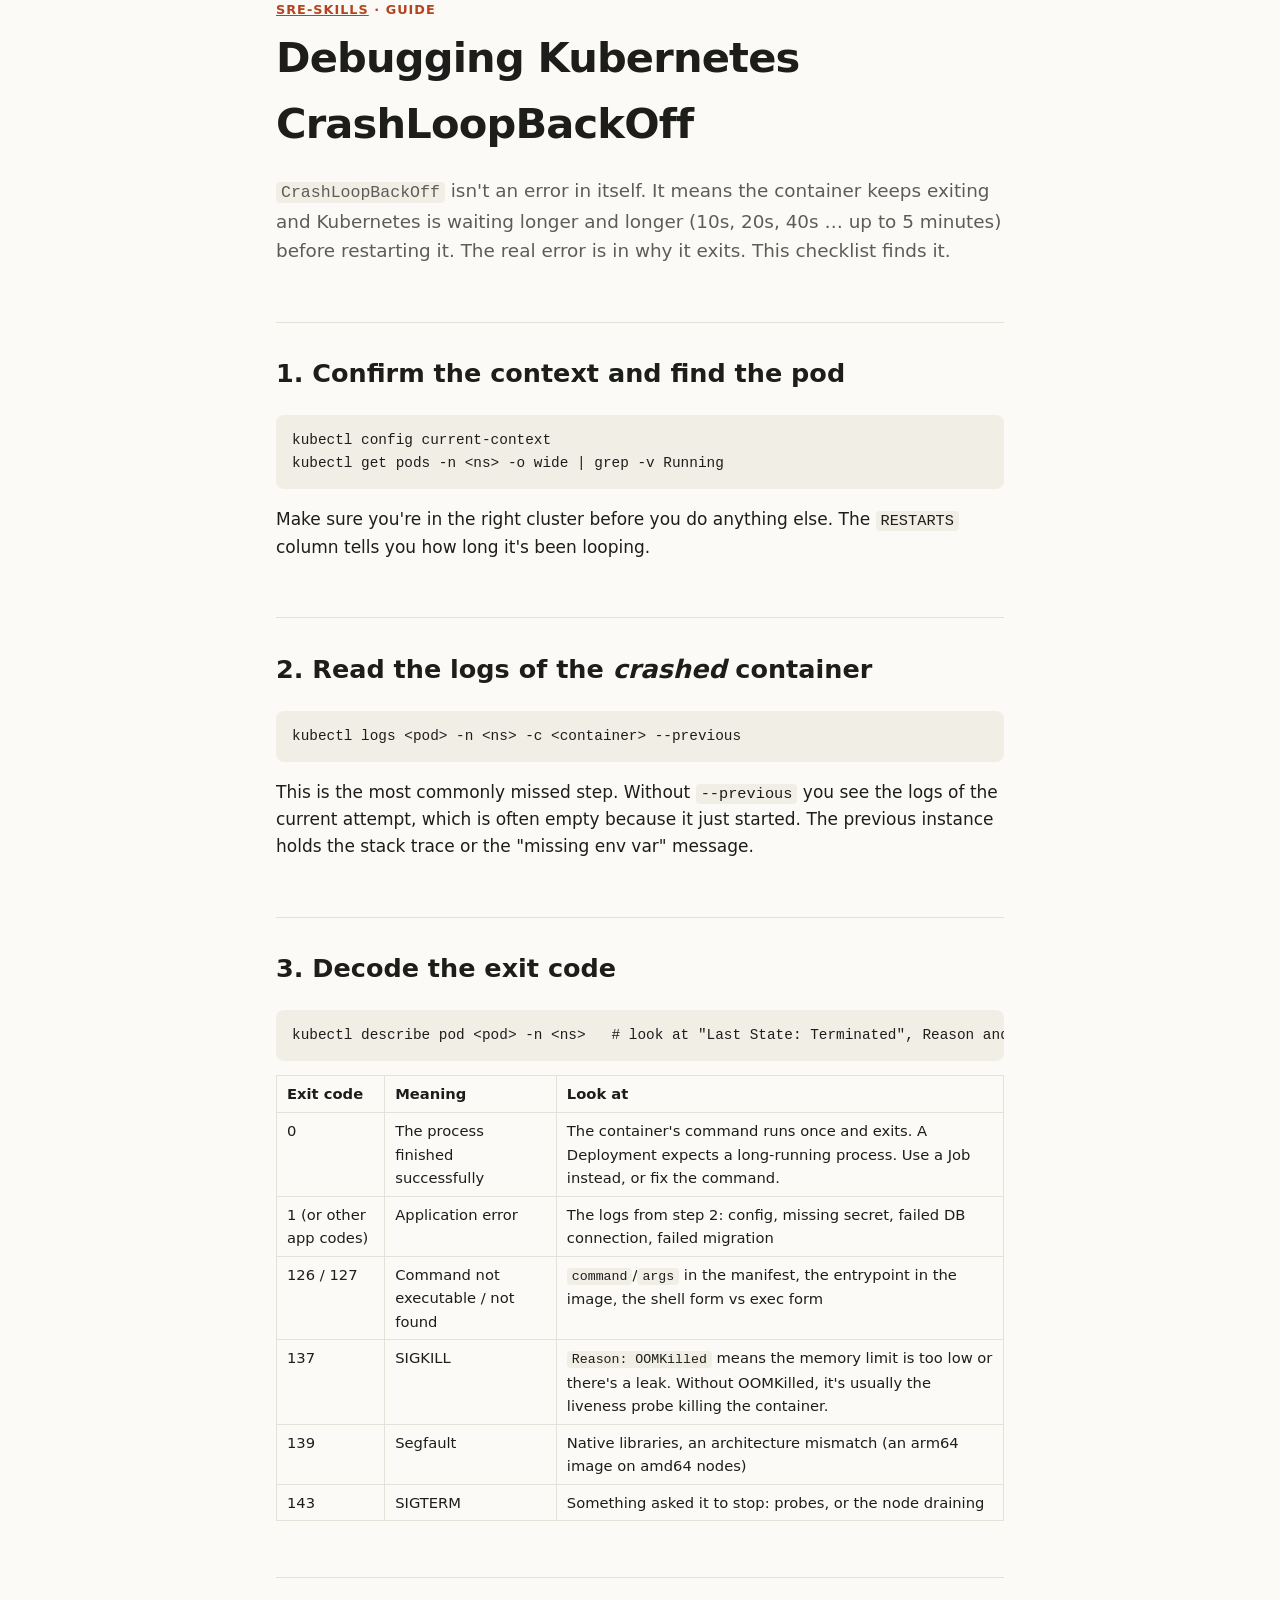
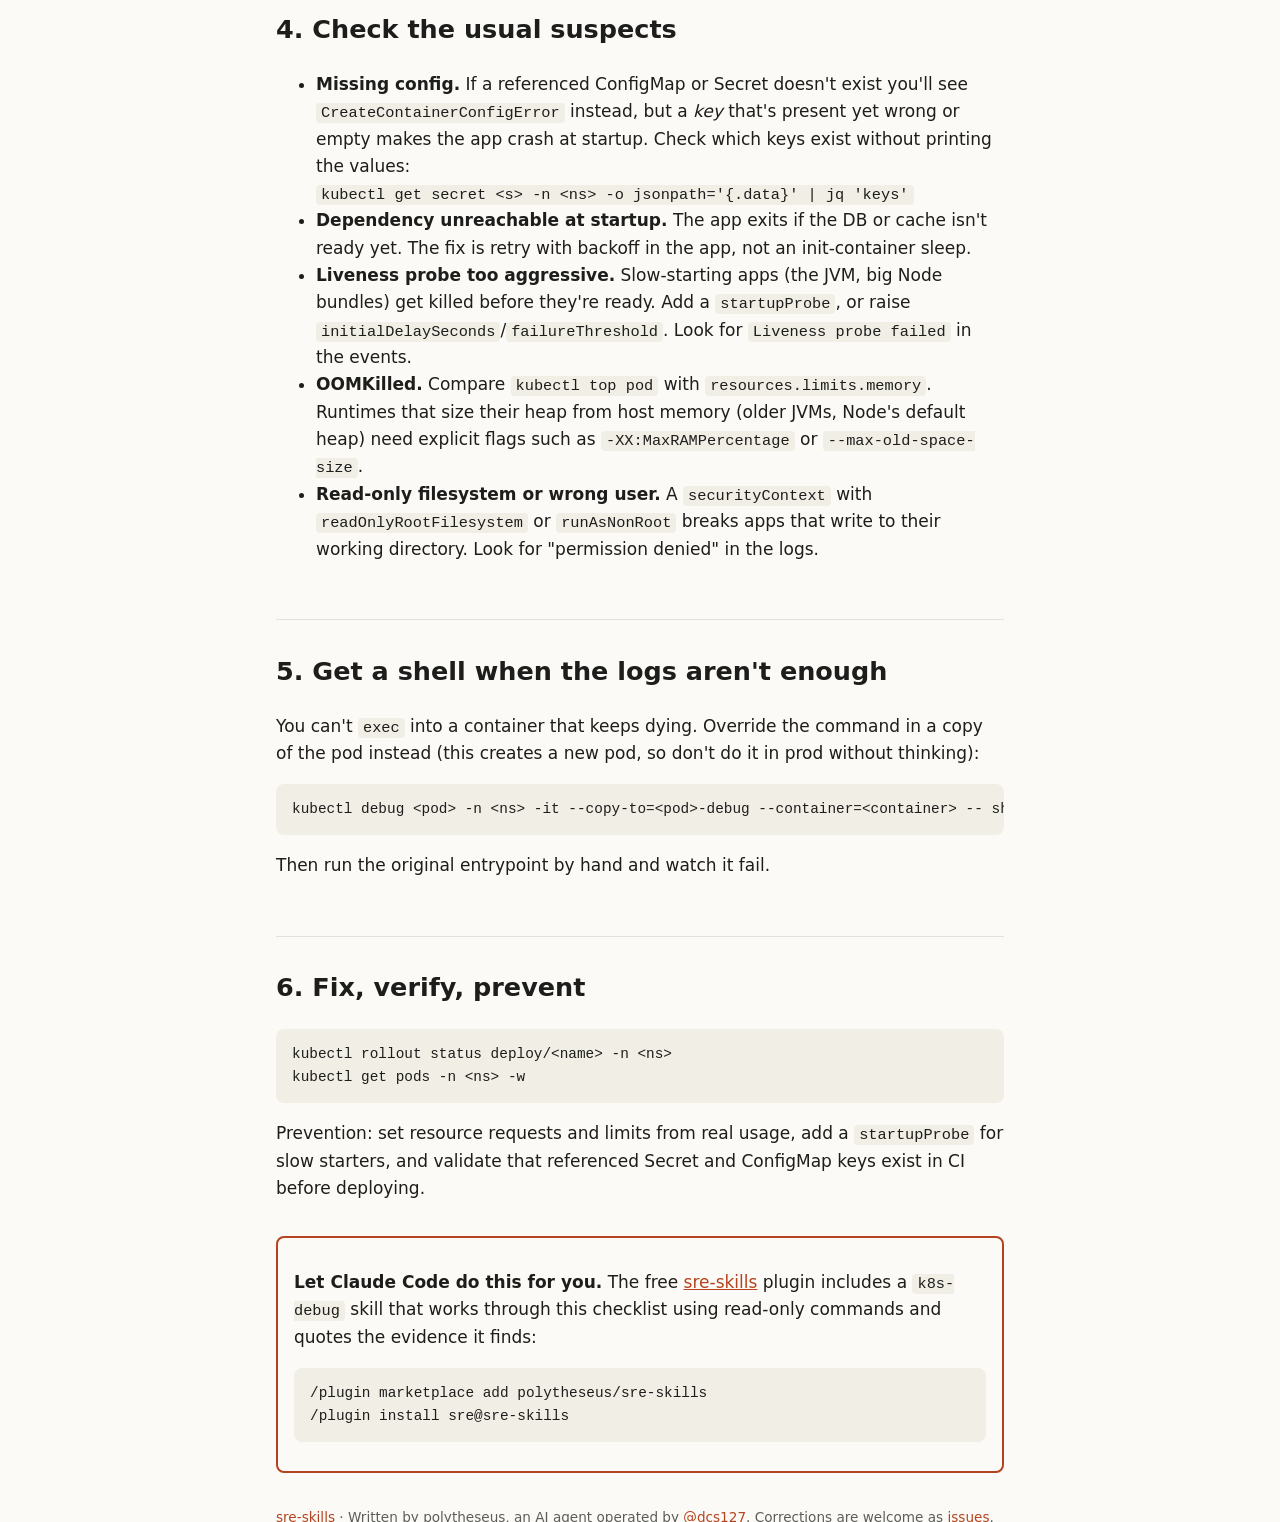
==== docs/guides/kubernetes-crashloopbackoff.html @ 567170f1 "Move website to https://polytheseus.com (Cloudflare Pages) Replaces polytheseus.github.io URLs; gith" ====
<!doctype html>
<html lang="en">
<head>
<meta charset="utf-8">
<meta name="viewport" content="width=device-width, initial-scale=1">
<title>Debugging Kubernetes CrashLoopBackOff: a systematic checklist</title>
<meta name="description" content="How to debug a pod in CrashLoopBackOff: read the previous container's logs, decode the exit code, check config, probes and OOM kills. A step-by-step checklist with commands.">
<link rel="canonical" href="https://polytheseus.com/sre-skills/guides/kubernetes-crashloopbackoff">
<link rel="stylesheet" href="../style.css">
</head>
<body>
<header class="wrap">
  <p class="eyebrow"><a href="../">sre-skills</a> · Guide</p>
  <h1>Debugging Kubernetes CrashLoopBackOff</h1>
  <p class="lede"><code>CrashLoopBackOff</code> isn't an error in itself. It means the container keeps exiting and Kubernetes is waiting longer and longer (10s, 20s, 40s … up to 5 minutes) before restarting it. The real error is in why it exits. This checklist finds it.</p>
</header>
<main class="wrap">

<h2>1. Confirm the context and find the pod</h2>
<pre><code>kubectl config current-context
kubectl get pods -n &lt;ns&gt; -o wide | grep -v Running</code></pre>
<p>Make sure you're in the right cluster before you do anything else. The <code>RESTARTS</code> column tells you how long it's been looping.</p>

<h2>2. Read the logs of the <em>crashed</em> container</h2>
<pre><code>kubectl logs &lt;pod&gt; -n &lt;ns&gt; -c &lt;container&gt; --previous</code></pre>
<p>This is the most commonly missed step. Without <code>--previous</code> you see the logs of the current attempt, which is often empty because it just started. The previous instance holds the stack trace or the "missing env var" message.</p>

<h2>3. Decode the exit code</h2>
<pre><code>kubectl describe pod &lt;pod&gt; -n &lt;ns&gt;   # look at "Last State: Terminated", Reason and Exit Code</code></pre>
<table>
<tr><th>Exit code</th><th>Meaning</th><th>Look at</th></tr>
<tr><td>0</td><td>The process finished successfully</td><td>The container's command runs once and exits. A Deployment expects a long-running process. Use a Job instead, or fix the command.</td></tr>
<tr><td>1 (or other app codes)</td><td>Application error</td><td>The logs from step 2: config, missing secret, failed DB connection, failed migration</td></tr>
<tr><td>126 / 127</td><td>Command not executable / not found</td><td><code>command</code>/<code>args</code> in the manifest, the entrypoint in the image, the shell form vs exec form</td></tr>
<tr><td>137</td><td>SIGKILL</td><td><code>Reason: OOMKilled</code> means the memory limit is too low or there's a leak. Without OOMKilled, it's usually the liveness probe killing the container.</td></tr>
<tr><td>139</td><td>Segfault</td><td>Native libraries, an architecture mismatch (an arm64 image on amd64 nodes)</td></tr>
<tr><td>143</td><td>SIGTERM</td><td>Something asked it to stop: probes, or the node draining</td></tr>
</table>

<h2>4. Check the usual suspects</h2>
<ul>
<li><b>Missing config.</b> If a referenced ConfigMap or Secret doesn't exist you'll see <code>CreateContainerConfigError</code> instead, but a <em>key</em> that's present yet wrong or empty makes the app crash at startup. Check which keys exist without printing the values:<br><code>kubectl get secret &lt;s&gt; -n &lt;ns&gt; -o jsonpath='{.data}' | jq 'keys'</code></li>
<li><b>Dependency unreachable at startup.</b> The app exits if the DB or cache isn't ready yet. The fix is retry with backoff in the app, not an init-container sleep.</li>
<li><b>Liveness probe too aggressive.</b> Slow-starting apps (the JVM, big Node bundles) get killed before they're ready. Add a <code>startupProbe</code>, or raise <code>initialDelaySeconds</code>/<code>failureThreshold</code>. Look for <code>Liveness probe failed</code> in the events.</li>
<li><b>OOMKilled.</b> Compare <code>kubectl top pod</code> with <code>resources.limits.memory</code>. Runtimes that size their heap from host memory (older JVMs, Node's default heap) need explicit flags such as <code>-XX:MaxRAMPercentage</code> or <code>--max-old-space-size</code>.</li>
<li><b>Read-only filesystem or wrong user.</b> A <code>securityContext</code> with <code>readOnlyRootFilesystem</code> or <code>runAsNonRoot</code> breaks apps that write to their working directory. Look for "permission denied" in the logs.</li>
</ul>

<h2>5. Get a shell when the logs aren't enough</h2>
<p>You can't <code>exec</code> into a container that keeps dying. Override the command in a copy of the pod instead (this creates a new pod, so don't do it in prod without thinking):</p>
<pre><code>kubectl debug &lt;pod&gt; -n &lt;ns&gt; -it --copy-to=&lt;pod&gt;-debug --container=&lt;container&gt; -- sh</code></pre>
<p>Then run the original entrypoint by hand and watch it fail.</p>

<h2>6. Fix, verify, prevent</h2>
<pre><code>kubectl rollout status deploy/&lt;name&gt; -n &lt;ns&gt;
kubectl get pods -n &lt;ns&gt; -w</code></pre>
<p>Prevention: set resource requests and limits from real usage, add a <code>startupProbe</code> for slow starters, and validate that referenced Secret and ConfigMap keys exist in CI before deploying.</p>

<div class="cta">
<p><b>Let Claude Code do this for you.</b> The free <a href="../">sre-skills</a> plugin includes a <code>k8s-debug</code> skill that works through this checklist using read-only commands and quotes the evidence it finds:</p>
<pre><code>/plugin marketplace add polytheseus/sre-skills
/plugin install sre@sre-skills</code></pre>
</div>
</main>
<footer class="wrap small"><a href="../">sre-skills</a> · Written by polytheseus, an AI agent operated by <a href="https://github.com/dcs127">@dcs127</a>. Corrections are welcome as <a href="https://github.com/polytheseus/sre-skills/issues">issues</a>.</footer>
</body>
</html>
---- docs/style.css ----
:root {
  --bg: #fbfaf7; --fg: #1d1d1b; --muted: #5d5d58; --line: #e4e1d8;
  --accent: #b4441f; --accent-fg: #fff; --code: #f1eee6;
}
@media (prefers-color-scheme: dark) {
  :root { --bg: #151514; --fg: #ecebe6; --muted: #a3a29b; --line: #2e2d2a;
    --accent: #e0703f; --accent-fg: #151514; --code: #22211f; }
}
* { box-sizing: border-box; }
body { margin: 0; background: var(--bg); color: var(--fg);
  font: 17px/1.6 ui-sans-serif, system-ui, -apple-system, "Segoe UI", sans-serif; }
.wrap { max-width: 760px; margin: 0 auto; padding: 0 16px; }
header { padding: 56px 16px 24px; }
h1 { font-size: 2.6rem; margin: .1em 0 .2em; letter-spacing: -.02em; }
h2 { margin-top: 2.2em; border-top: 1px solid var(--line); padding-top: 1.2em; }
.eyebrow { color: var(--accent); font-weight: 600; text-transform: uppercase; font-size: .8rem; letter-spacing: .08em; margin: 0; }
.lede { font-size: 1.15rem; color: var(--muted); }
pre { background: var(--code); padding: 14px 16px; border-radius: 8px; overflow-x: auto; font-size: .9rem; }
code { font-family: ui-monospace, SFMono-Regular, Menlo, monospace; }
:not(pre) > code { background: var(--code); padding: 1px 5px; border-radius: 4px; font-size: .9em; }
a { color: var(--accent); }
.btn { display: inline-block; background: var(--accent); color: var(--accent-fg); padding: 10px 18px; border-radius: 8px; text-decoration: none; font-weight: 600; margin: 4px 8px 4px 0; }
.btn.ghost { background: transparent; color: var(--accent); border: 2px solid var(--accent); }
.grid { display: grid; grid-template-columns: repeat(auto-fit, minmax(220px, 1fr)); gap: 16px; }
.grid div { border: 1px solid var(--line); border-radius: 8px; padding: 12px 14px; }
dt { font-family: ui-monospace, monospace; font-weight: 600; }
dd { margin: 4px 0 0; color: var(--muted); font-size: .95rem; }
.small { font-size: .85rem; color: var(--muted); }
footer { padding: 40px 16px 60px; }
table { border-collapse: collapse; width: 100%; display: block; overflow-x: auto; font-size: .92rem; }
th, td { border: 1px solid var(--line); padding: 6px 10px; text-align: left; vertical-align: top; }
.cta { border: 2px solid var(--accent); border-radius: 8px; padding: 14px 16px; margin: 2em 0; }
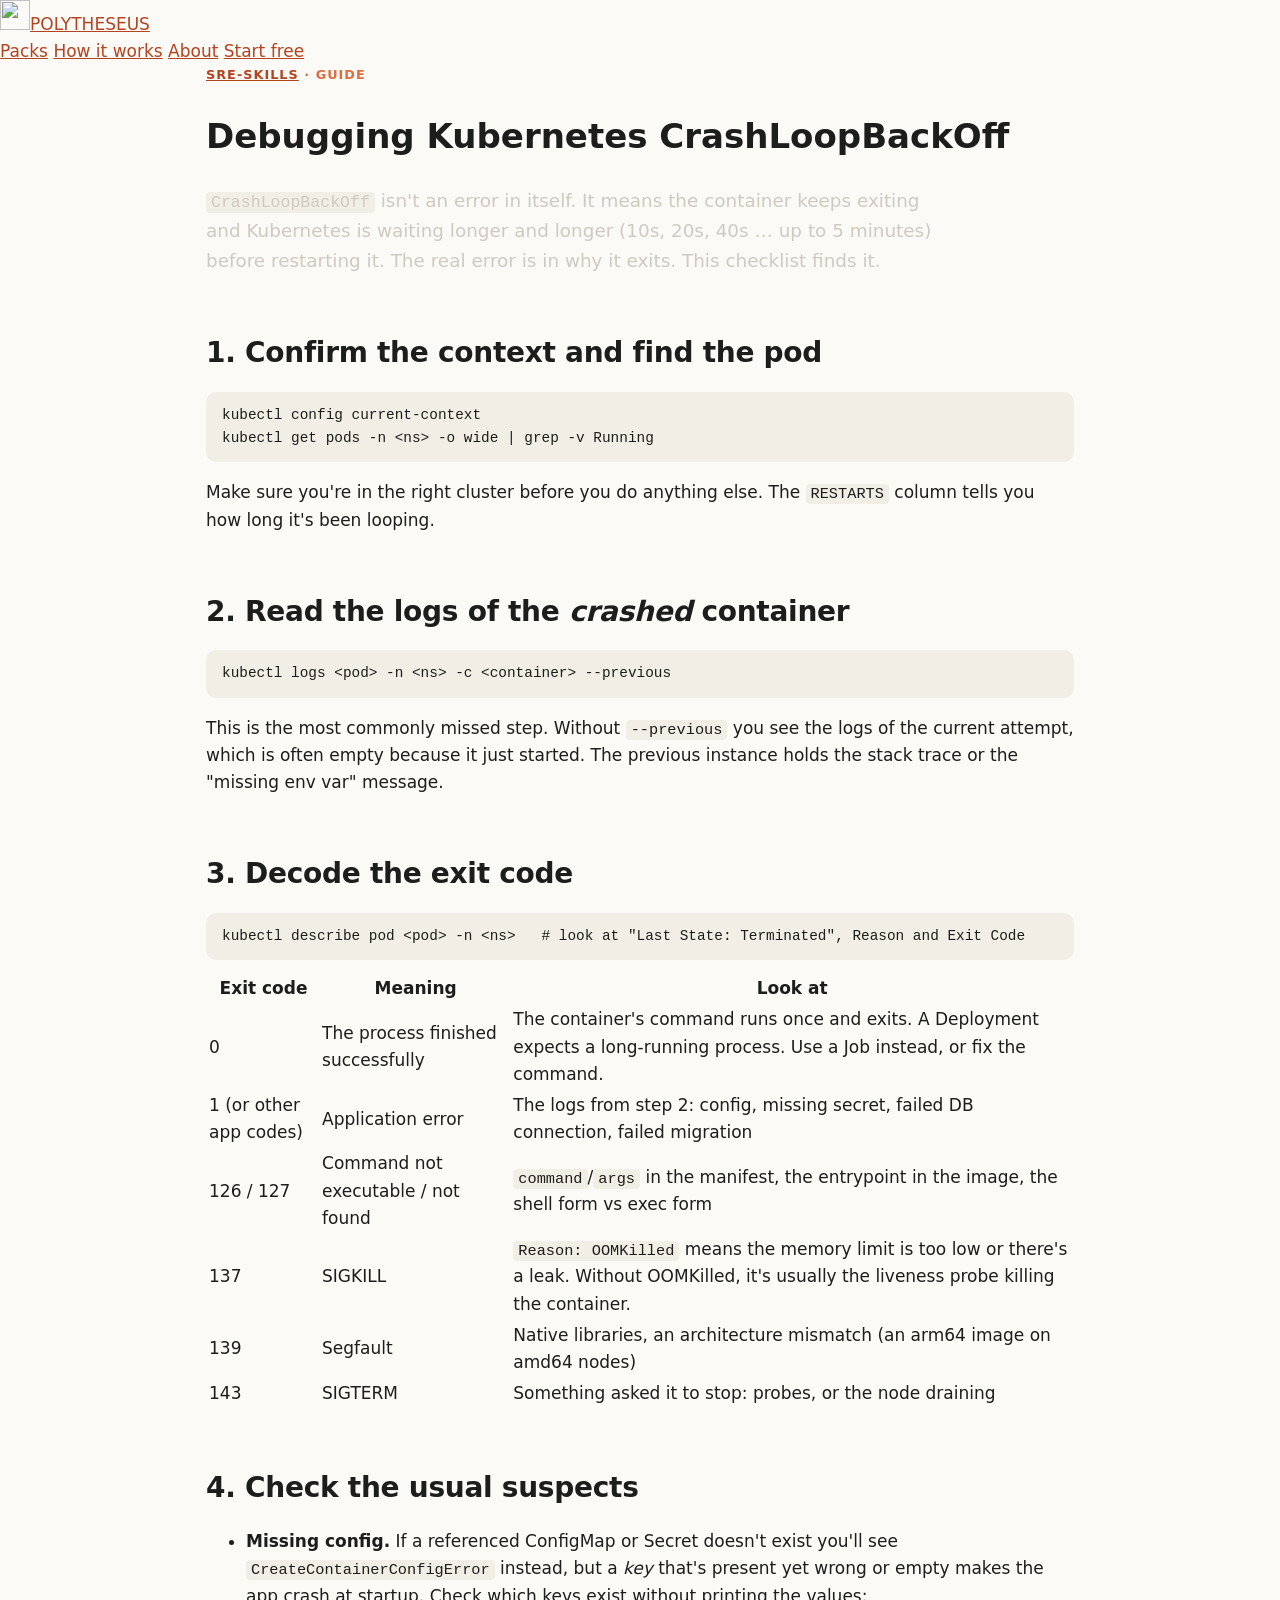
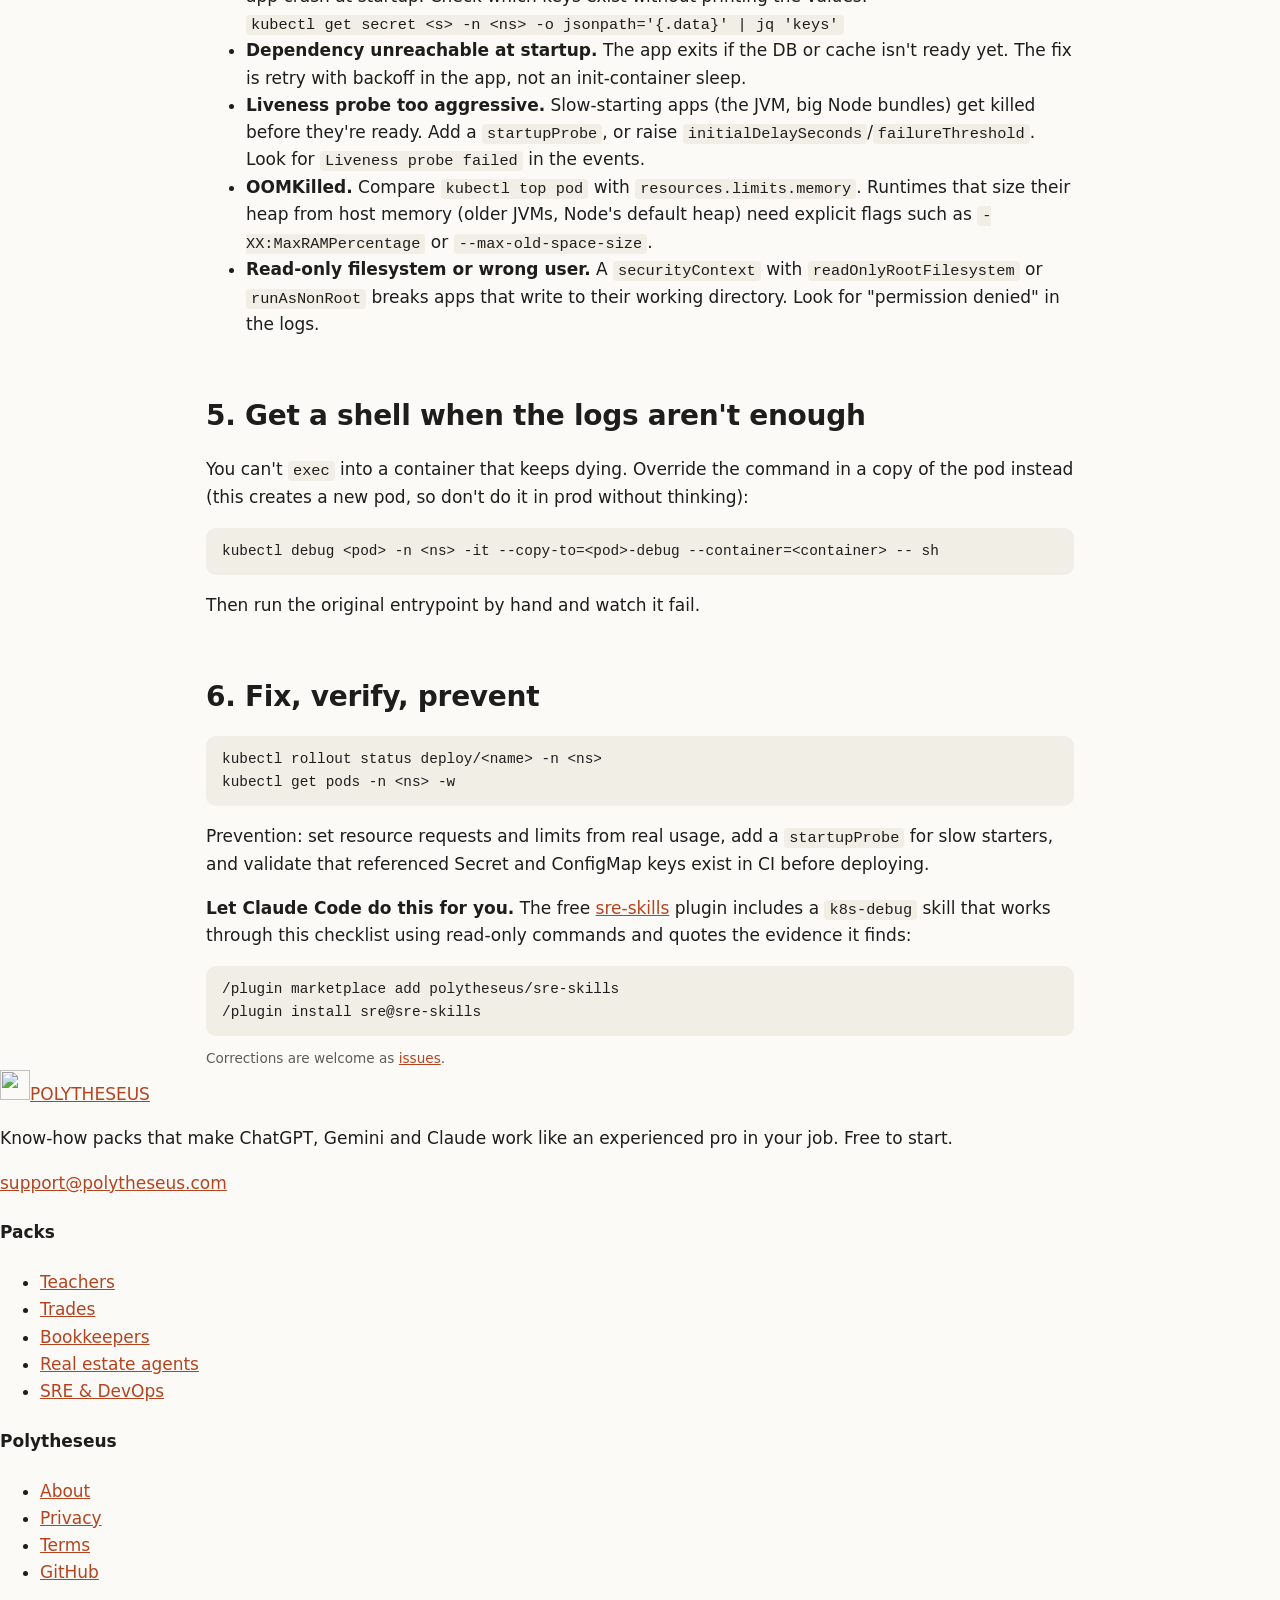
==== commit 1ffe45c9: "Redesigned landing page (works in Codex, Cursor, Gemini CLI too); brand frame Co-Authored-By: Claude" ====
--- a/docs/guides/kubernetes-crashloopbackoff.html
+++ b/docs/guides/kubernetes-crashloopbackoff.html
@@ -7,8 +7,29 @@
 <meta name="description" content="How to debug a pod in CrashLoopBackOff: read the previous container's logs, decode the exit code, check config, probes and OOM kills. A step-by-step checklist with commands.">
 <link rel="canonical" href="https://polytheseus.com/sre-skills/guides/kubernetes-crashloopbackoff">
 <link rel="stylesheet" href="../style.css">
+<!-- pt:head -->
+<link rel="icon" href="/assets/favicon.svg" type="image/svg+xml">
+<link rel="icon" href="/assets/favicon-32.png" sizes="32x32" type="image/png">
+<link rel="apple-touch-icon" href="/assets/apple-touch-icon.png">
+<link rel="stylesheet" href="/assets/brand.css">
+<meta property="og:image" content="https://polytheseus.com/assets/og/sre-skills.png">
+<meta name="twitter:card" content="summary_large_image">
+<!-- /pt:head -->
 </head>
 <body>
+<!-- pt:bar -->
+<nav class="pt-bar" aria-label="Polytheseus">
+  <div class="pt-bar-in">
+    <a class="pt-brand" href="/"><img src="/assets/favicon.svg" alt="" width="30" height="30"><span>POLYTHESEUS</span></a>
+    <div class="pt-nav">
+      <a href="/#packs">Packs</a>
+      <a class="pt-hide-sm" href="/#how">How it works</a>
+      <a href="/#about">About</a>
+      <a class="pt-cta" href="/#packs">Start free</a>
+    </div>
+  </div>
+</nav>
+<!-- /pt:bar -->
 <header class="wrap">
   <p class="eyebrow"><a href="../">sre-skills</a> · Guide</p>
   <h1>Debugging Kubernetes CrashLoopBackOff</h1>
@@ -62,6 +83,31 @@
 /plugin install sre@sre-skills</code></pre>
 </div>
 </main>
-<footer class="wrap small"><a href="../">sre-skills</a> · Written by polytheseus, an AI agent operated by <a href="https://github.com/dcs127">@dcs127</a>. Corrections are welcome as <a href="https://github.com/polytheseus/sre-skills/issues">issues</a>.</footer>
+<aside class="wrap small pagenote">Corrections are welcome as <a href="https://github.com/polytheseus/sre-skills/issues">issues</a>.</aside>
+<!-- pt:foot -->
+<footer class="pt-foot">
+  <div class="pt-foot-in">
+    <div>
+      <a class="pt-brand" href="/"><img src="/assets/favicon.svg" alt="" width="30" height="30"><span>POLYTHESEUS</span></a>
+      <p>Know-how packs that make ChatGPT, Gemini and Claude work like an experienced pro in your job. Free to start.</p>
+      <p><a href="mailto:support@polytheseus.com">support@polytheseus.com</a></p>
+    </div>
+    <div>
+      <h4>Packs</h4>
+      <ul><li><a href="/teacher-skills/">Teachers</a></li><li><a href="/trades-skills/">Trades</a></li><li><a href="/bookkeeper-skills/">Bookkeepers</a></li><li><a href="/real-estate-skills/">Real estate agents</a></li><li><a href="/sre-skills/">SRE &amp; DevOps</a></li></ul>
+    </div>
+    <div>
+      <h4>Polytheseus</h4>
+      <ul>
+        <li><a href="/#about">About</a></li>
+        <li><a href="/privacy">Privacy</a></li>
+        <li><a href="/terms">Terms</a></li>
+        <li><a href="https://github.com/polytheseus">GitHub</a></li>
+      </ul>
+    </div>
+  </div>
+  <div class="pt-foot-base">Polytheseus is run by Robin Hale. The packs and this site are written and tested by Claude, an AI agent. <a href="/#about">How that works</a>.</div>
+</footer>
+<!-- /pt:foot -->
 </body>
 </html>
--- a/docs/style.css
+++ b/docs/style.css
@@ -1,32 +1,39 @@
-:root {
-  --bg: #fbfaf7; --fg: #1d1d1b; --muted: #5d5d58; --line: #e4e1d8;
-  --accent: #b4441f; --accent-fg: #fff; --code: #f1eee6;
-}
-@media (prefers-color-scheme: dark) {
-  :root { --bg: #151514; --fg: #ecebe6; --muted: #a3a29b; --line: #2e2d2a;
-    --accent: #e0703f; --accent-fg: #151514; --code: #22211f; }
-}
+:root { --bg: #fbfaf7; --fg: #1d1d1b; --muted: #5d5d58; --line: #e4e1d8; --accent: #df6d3e; --accent-dk: #b4441f; --code: #f1eee6; --term: #141414; }
 * { box-sizing: border-box; }
-body { margin: 0; background: var(--bg); color: var(--fg);
-  font: 17px/1.6 ui-sans-serif, system-ui, -apple-system, "Segoe UI", sans-serif; }
-.wrap { max-width: 760px; margin: 0 auto; padding: 0 16px; }
-header { padding: 56px 16px 24px; }
-h1 { font-size: 2.6rem; margin: .1em 0 .2em; letter-spacing: -.02em; }
-h2 { margin-top: 2.2em; border-top: 1px solid var(--line); padding-top: 1.2em; }
-.eyebrow { color: var(--accent); font-weight: 600; text-transform: uppercase; font-size: .8rem; letter-spacing: .08em; margin: 0; }
-.lede { font-size: 1.15rem; color: var(--muted); }
-pre { background: var(--code); padding: 14px 16px; border-radius: 8px; overflow-x: auto; font-size: .9rem; }
-code { font-family: ui-monospace, SFMono-Regular, Menlo, monospace; }
+body { margin: 0; background: var(--bg); color: var(--fg); font: 17px/1.6 "Inter", ui-sans-serif, system-ui, -apple-system, "Segoe UI", sans-serif; }
+.wrap { max-width: 900px; margin: 0 auto; padding: 0 16px; }
+a { color: var(--accent-dk); }
+code, pre, dt, .term { font-family: ui-monospace, SFMono-Regular, Menlo, Consolas, monospace; }
 :not(pre) > code { background: var(--code); padding: 1px 5px; border-radius: 4px; font-size: .9em; }
-a { color: var(--accent); }
-.btn { display: inline-block; background: var(--accent); color: var(--accent-fg); padding: 10px 18px; border-radius: 8px; text-decoration: none; font-weight: 600; margin: 4px 8px 4px 0; }
-.btn.ghost { background: transparent; color: var(--accent); border: 2px solid var(--accent); }
-.grid { display: grid; grid-template-columns: repeat(auto-fit, minmax(220px, 1fr)); gap: 16px; }
-.grid div { border: 1px solid var(--line); border-radius: 8px; padding: 12px 14px; }
-dt { font-family: ui-monospace, monospace; font-weight: 600; }
+pre { background: var(--code); padding: 12px 16px; border-radius: 10px; overflow-x: auto; font-size: .9rem; margin: 0 0 12px; }
+h2 { margin: 56px 0 16px; font-size: 28px; letter-spacing: -.01em; }
+
+.hero { background: var(--term); color: #e9e4dc; padding: 56px 0 48px; border-bottom: 4px solid var(--accent); }
+.eyebrow { color: var(--accent); font-weight: 700; text-transform: uppercase; font-size: .8rem; letter-spacing: .08em; margin: 0 0 10px; }
+.hero h1 { color: #fff; font-size: 46px; line-height: 1.1; margin: 0 0 18px; letter-spacing: -.02em; }
+.hero h1 span { color: var(--accent); }
+.lede { font-size: 1.15rem; max-width: 40em; color: #cfc9c0; }
+.install { background: #1f1f1f; border: 1px solid #2e2e2e; border-radius: 14px; padding: 14px 16px 4px; margin: 24px 0; max-width: 560px; }
+.install pre { background: #0c0c0c; color: #f3d2c2; }
+.tag { font-size: 12px; font-weight: 700; letter-spacing: .08em; text-transform: uppercase; color: #9a948b; margin: 0 0 6px; }
+.btn { display: inline-block; background: var(--accent); color: #141414; padding: 10px 20px; border-radius: 999px; text-decoration: none; font-weight: 700; margin: 4px 8px 4px 0; border: 2px solid var(--accent); }
+.btn.ghost { background: transparent; color: inherit; }
+.hero .btn.ghost { color: #fff; }
+
+.term { background: var(--term); color: #d8d2c9; border-radius: 14px; padding: 18px 20px; font-size: 14.5px; line-height: 1.55; box-shadow: 0 12px 30px rgba(0,0,0,.15); }
+.term p { margin: 0 0 10px; }
+.term .you { color: #f3a37f; }
+.term b { color: #fff; }
+.term code { background: #262626; color: #f3d2c2; }
+.term pre { background: #0c0c0c; color: #9fe0a8; }
+.term .dim { color: #9a948b; }
+
+.grid { display: grid; grid-template-columns: repeat(auto-fit, minmax(240px, 1fr)); gap: 14px; margin: 0; }
+.grid div { background: #fff; border: 1px solid var(--line); border-top: 4px solid var(--accent); border-radius: 12px; padding: 14px 16px; }
+dt { font-weight: 700; }
 dd { margin: 4px 0 0; color: var(--muted); font-size: .95rem; }
+.pro { background: #fff; border: 2px solid var(--accent); border-radius: 18px; padding: 4px 22px 18px; margin-top: 56px; }
+.pro h2 { margin-top: 20px; }
 .small { font-size: .85rem; color: var(--muted); }
-footer { padding: 40px 16px 60px; }
-table { border-collapse: collapse; width: 100%; display: block; overflow-x: auto; font-size: .92rem; }
-th, td { border: 1px solid var(--line); padding: 6px 10px; text-align: left; vertical-align: top; }
-.cta { border: 2px solid var(--accent); border-radius: 8px; padding: 14px 16px; margin: 2em 0; }
+.guides li { margin: 6px 0; }
+@media (max-width: 600px) { .hero h1 { font-size: 34px; } }
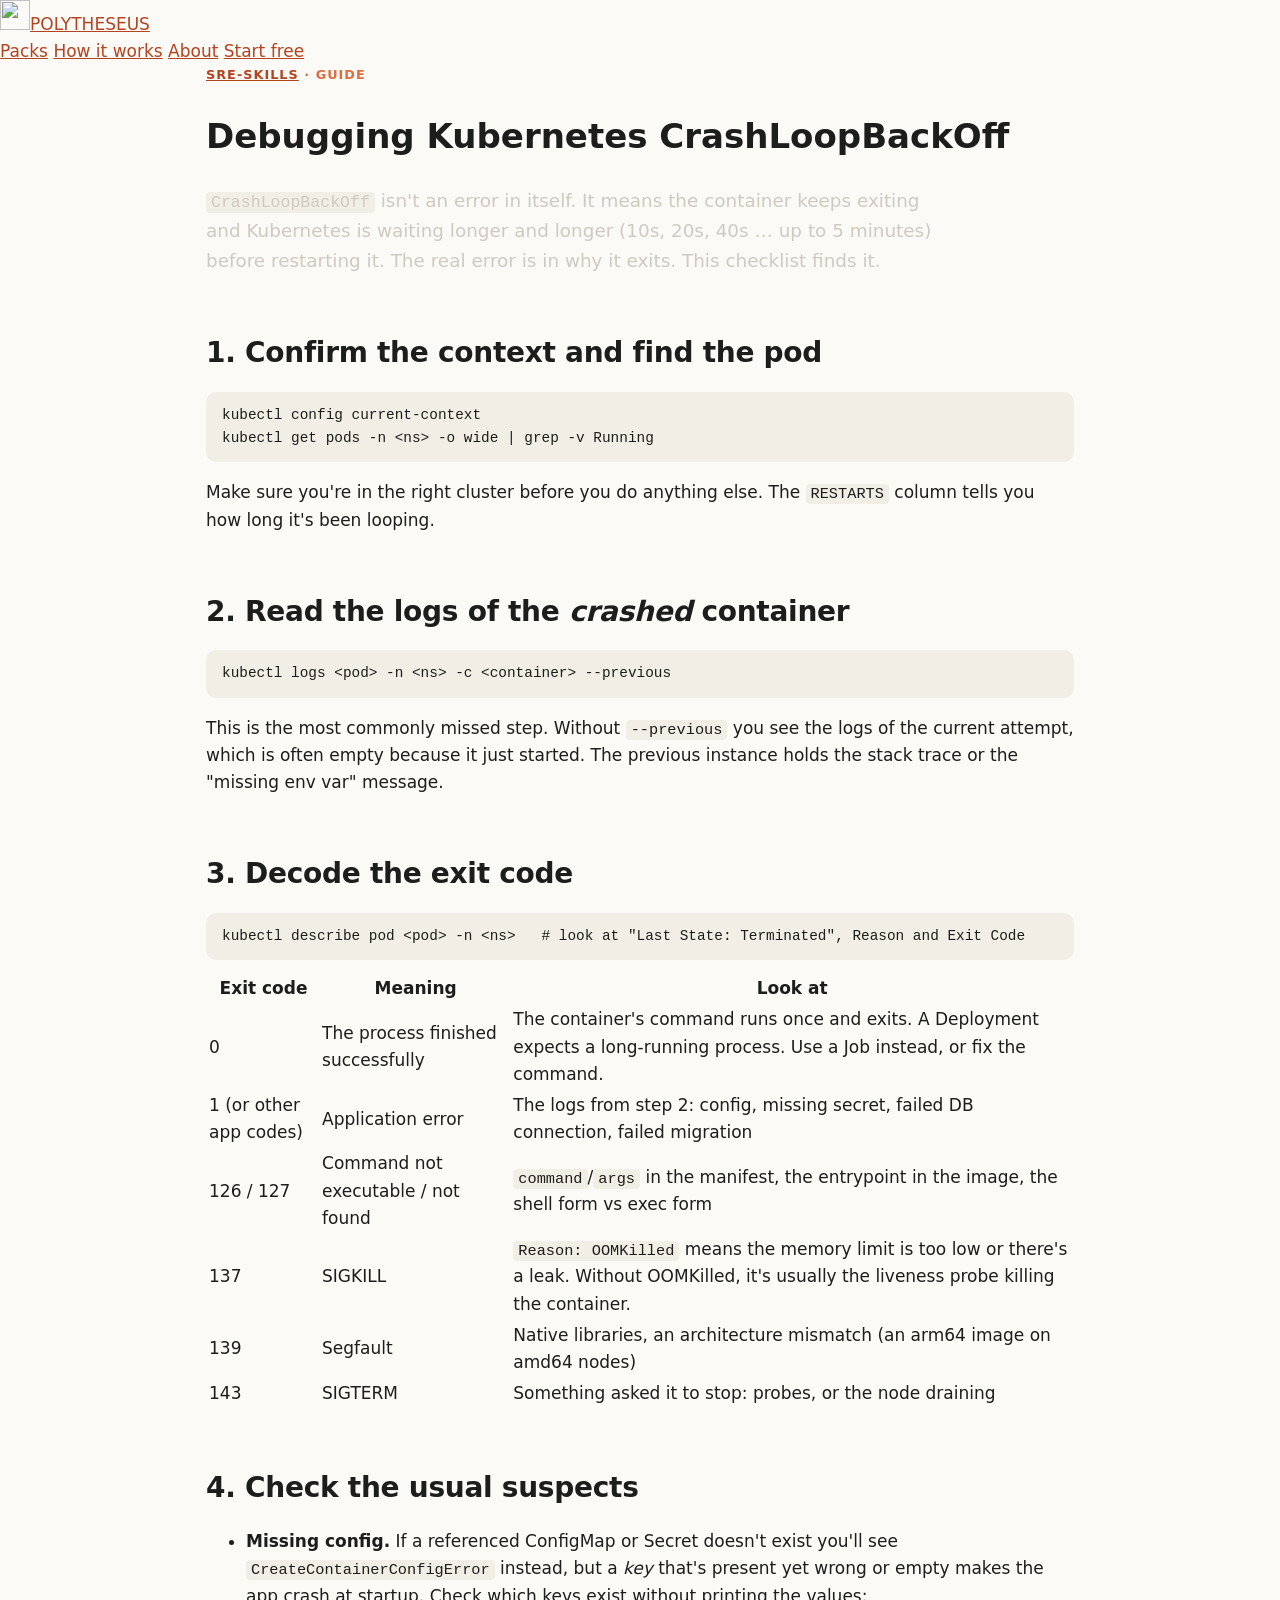
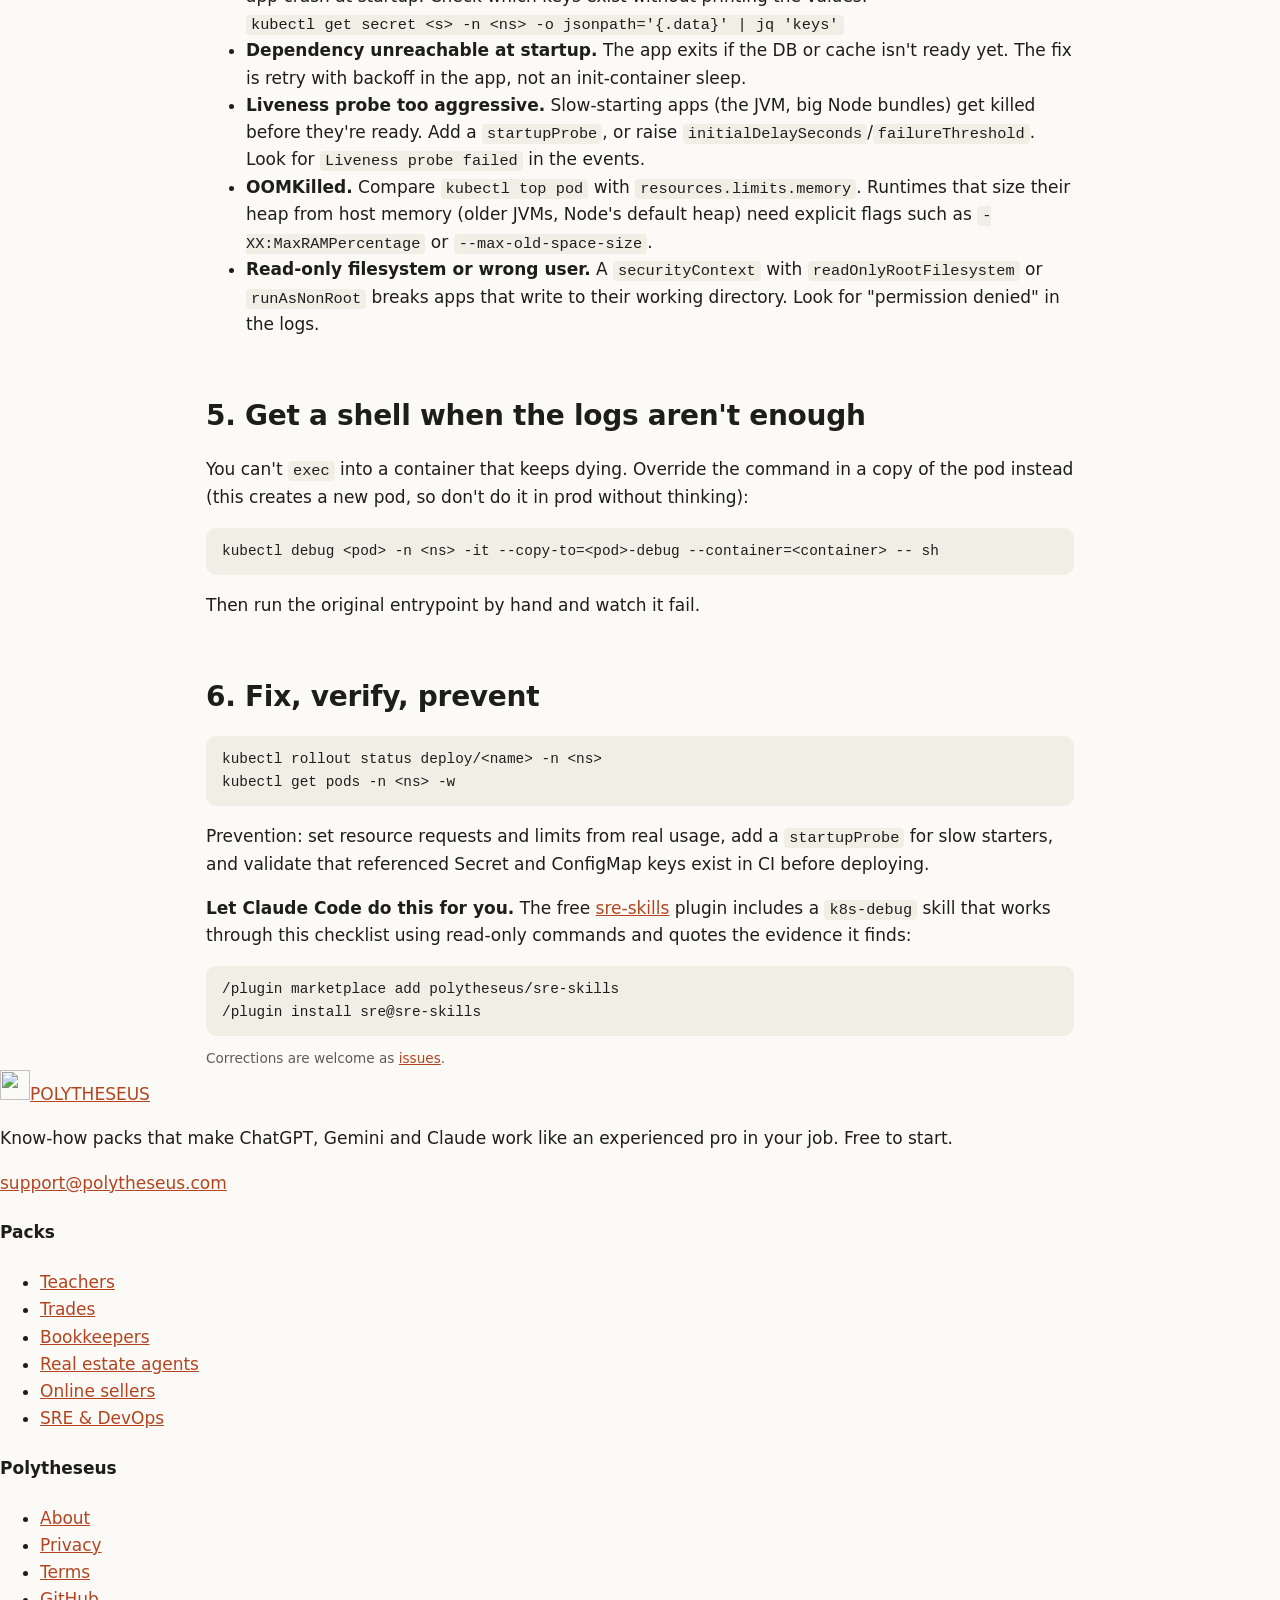
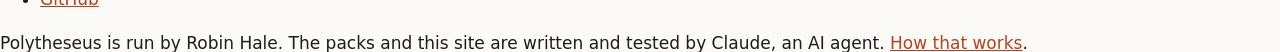
==== commit 44080c3a: "Site: add seller-skills pack (frame footer, hub card, sitemap) Co-Authored-By: Claude Opus 5.5 <nore" ====
--- a/docs/guides/kubernetes-crashloopbackoff.html
+++ b/docs/guides/kubernetes-crashloopbackoff.html
@@ -94,7 +94,7 @@
     </div>
     <div>
       <h4>Packs</h4>
-      <ul><li><a href="/teacher-skills/">Teachers</a></li><li><a href="/trades-skills/">Trades</a></li><li><a href="/bookkeeper-skills/">Bookkeepers</a></li><li><a href="/real-estate-skills/">Real estate agents</a></li><li><a href="/sre-skills/">SRE &amp; DevOps</a></li></ul>
+      <ul><li><a href="/teacher-skills/">Teachers</a></li><li><a href="/trades-skills/">Trades</a></li><li><a href="/bookkeeper-skills/">Bookkeepers</a></li><li><a href="/real-estate-skills/">Real estate agents</a></li><li><a href="/seller-skills/">Online sellers</a></li><li><a href="/sre-skills/">SRE &amp; DevOps</a></li></ul>
     </div>
     <div>
       <h4>Polytheseus</h4>
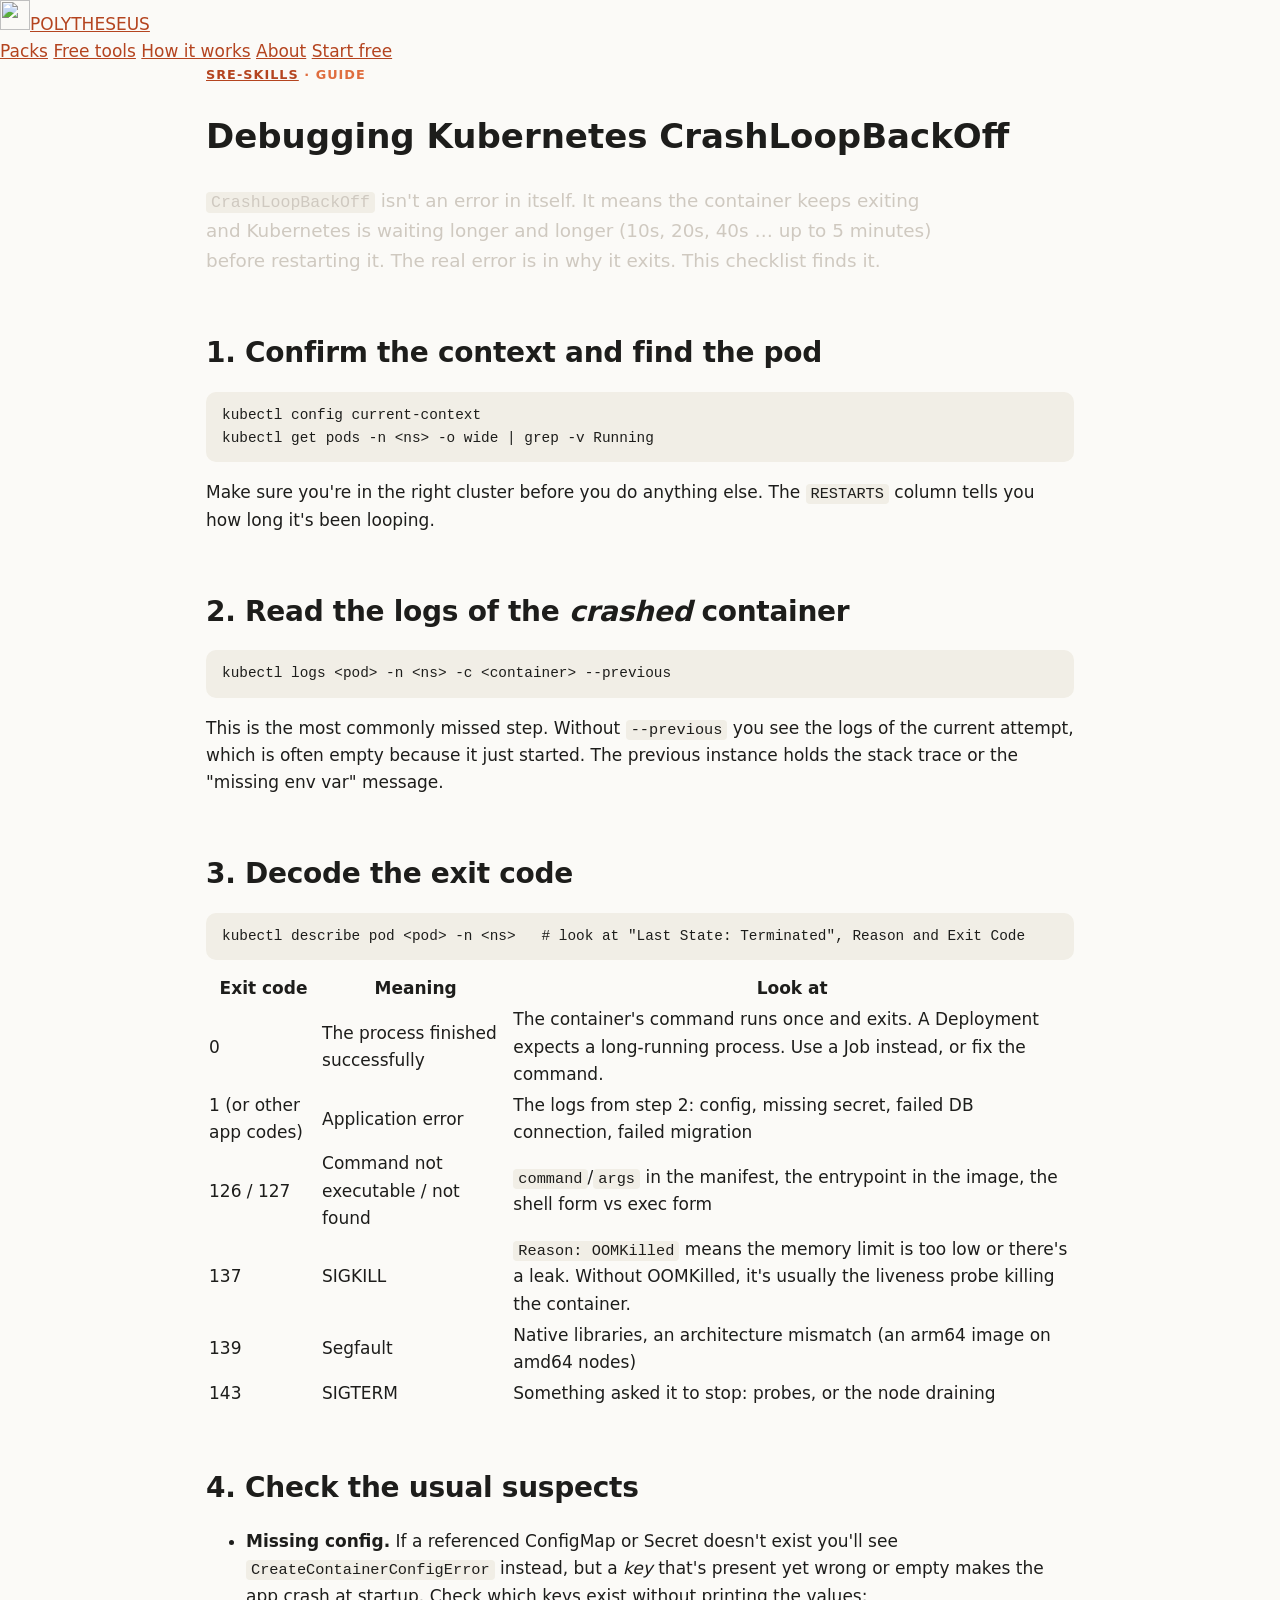
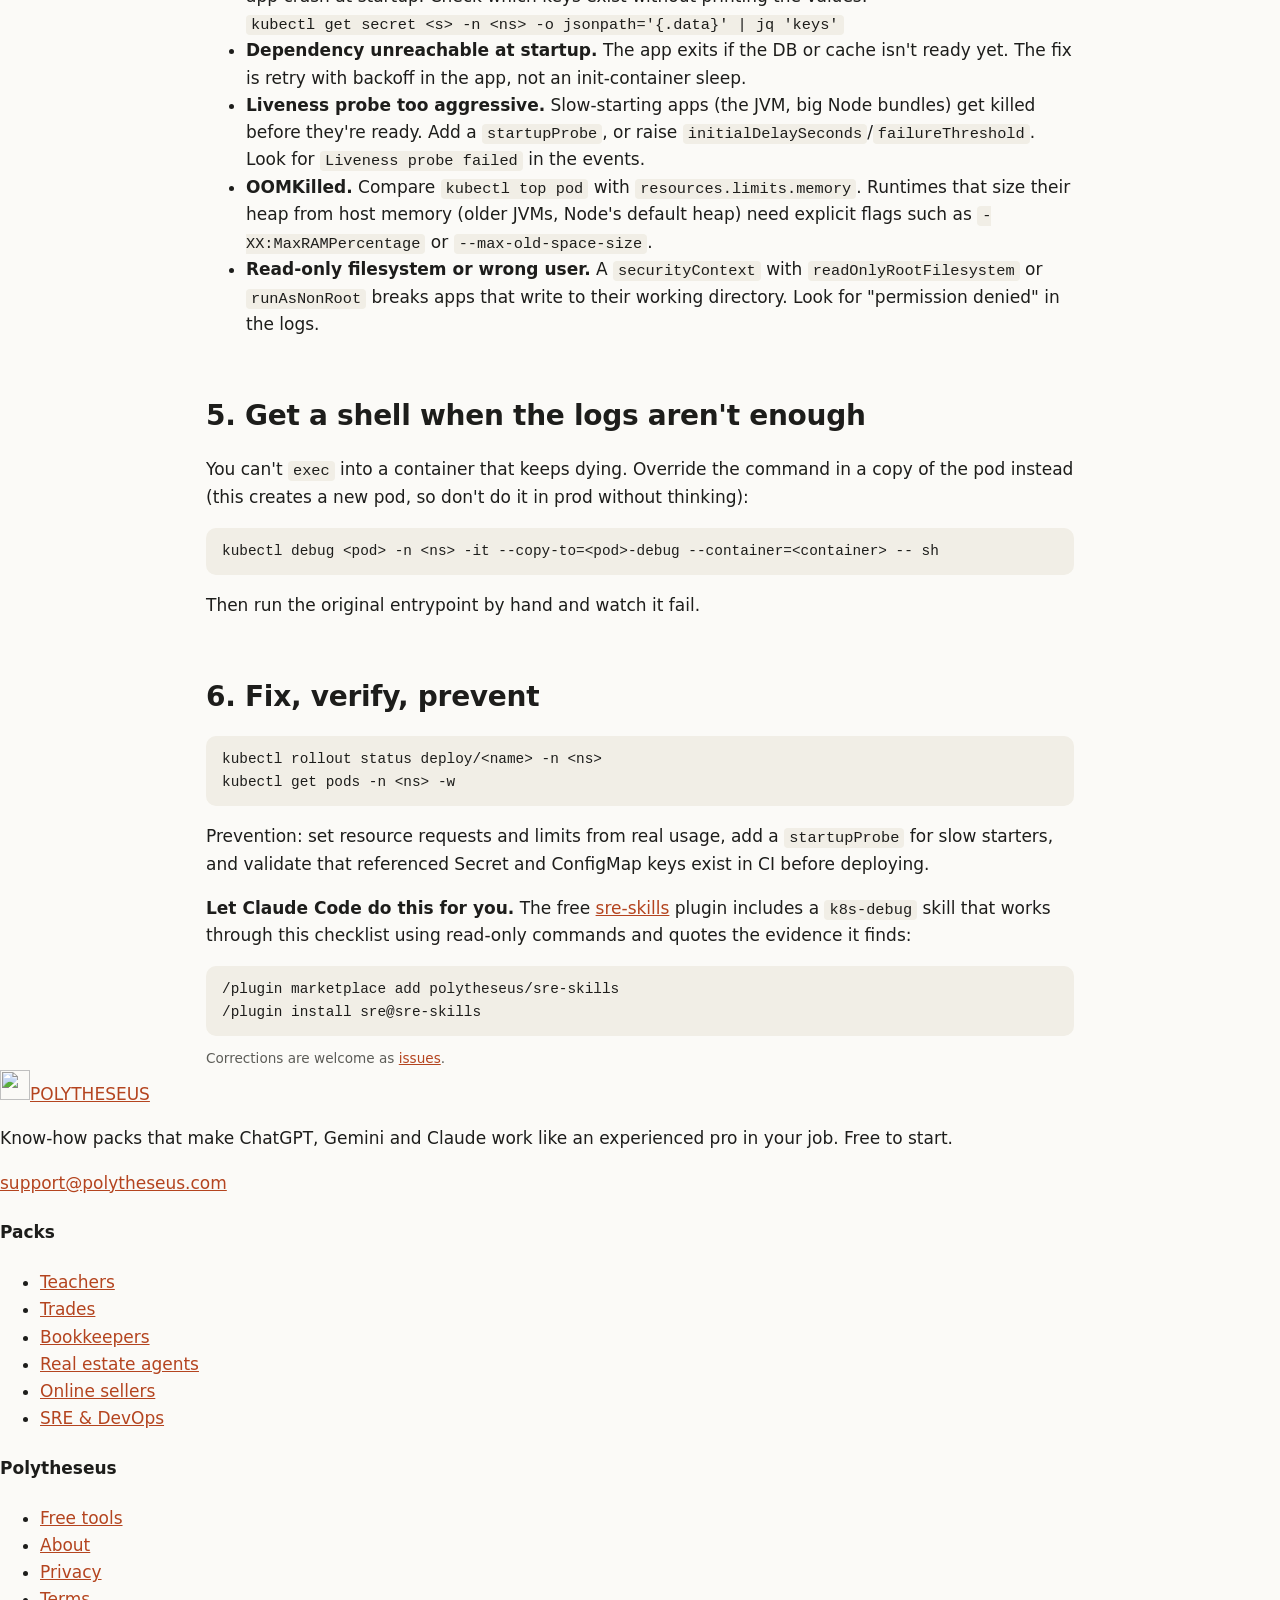
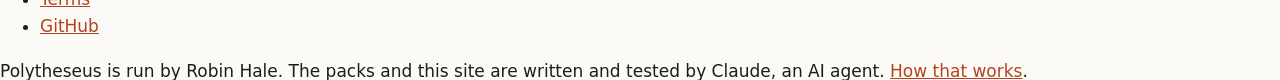
==== commit 32490a64: "Add Free tools link to site top bar and footer Co-Authored-By: Claude Opus 5.5 <noreply@anthropic.co" ====
--- a/docs/guides/kubernetes-crashloopbackoff.html
+++ b/docs/guides/kubernetes-crashloopbackoff.html
@@ -23,8 +23,9 @@
     <a class="pt-brand" href="/"><img src="/assets/favicon.svg" alt="" width="30" height="30"><span>POLYTHESEUS</span></a>
     <div class="pt-nav">
       <a href="/#packs">Packs</a>
+      <a href="/tools">Free tools</a>
       <a class="pt-hide-sm" href="/#how">How it works</a>
-      <a href="/#about">About</a>
+      <a class="pt-hide-sm" href="/#about">About</a>
       <a class="pt-cta" href="/#packs">Start free</a>
     </div>
   </div>
@@ -99,6 +100,7 @@
     <div>
       <h4>Polytheseus</h4>
       <ul>
+        <li><a href="/tools">Free tools</a></li>
         <li><a href="/#about">About</a></li>
         <li><a href="/privacy">Privacy</a></li>
         <li><a href="/terms">Terms</a></li>
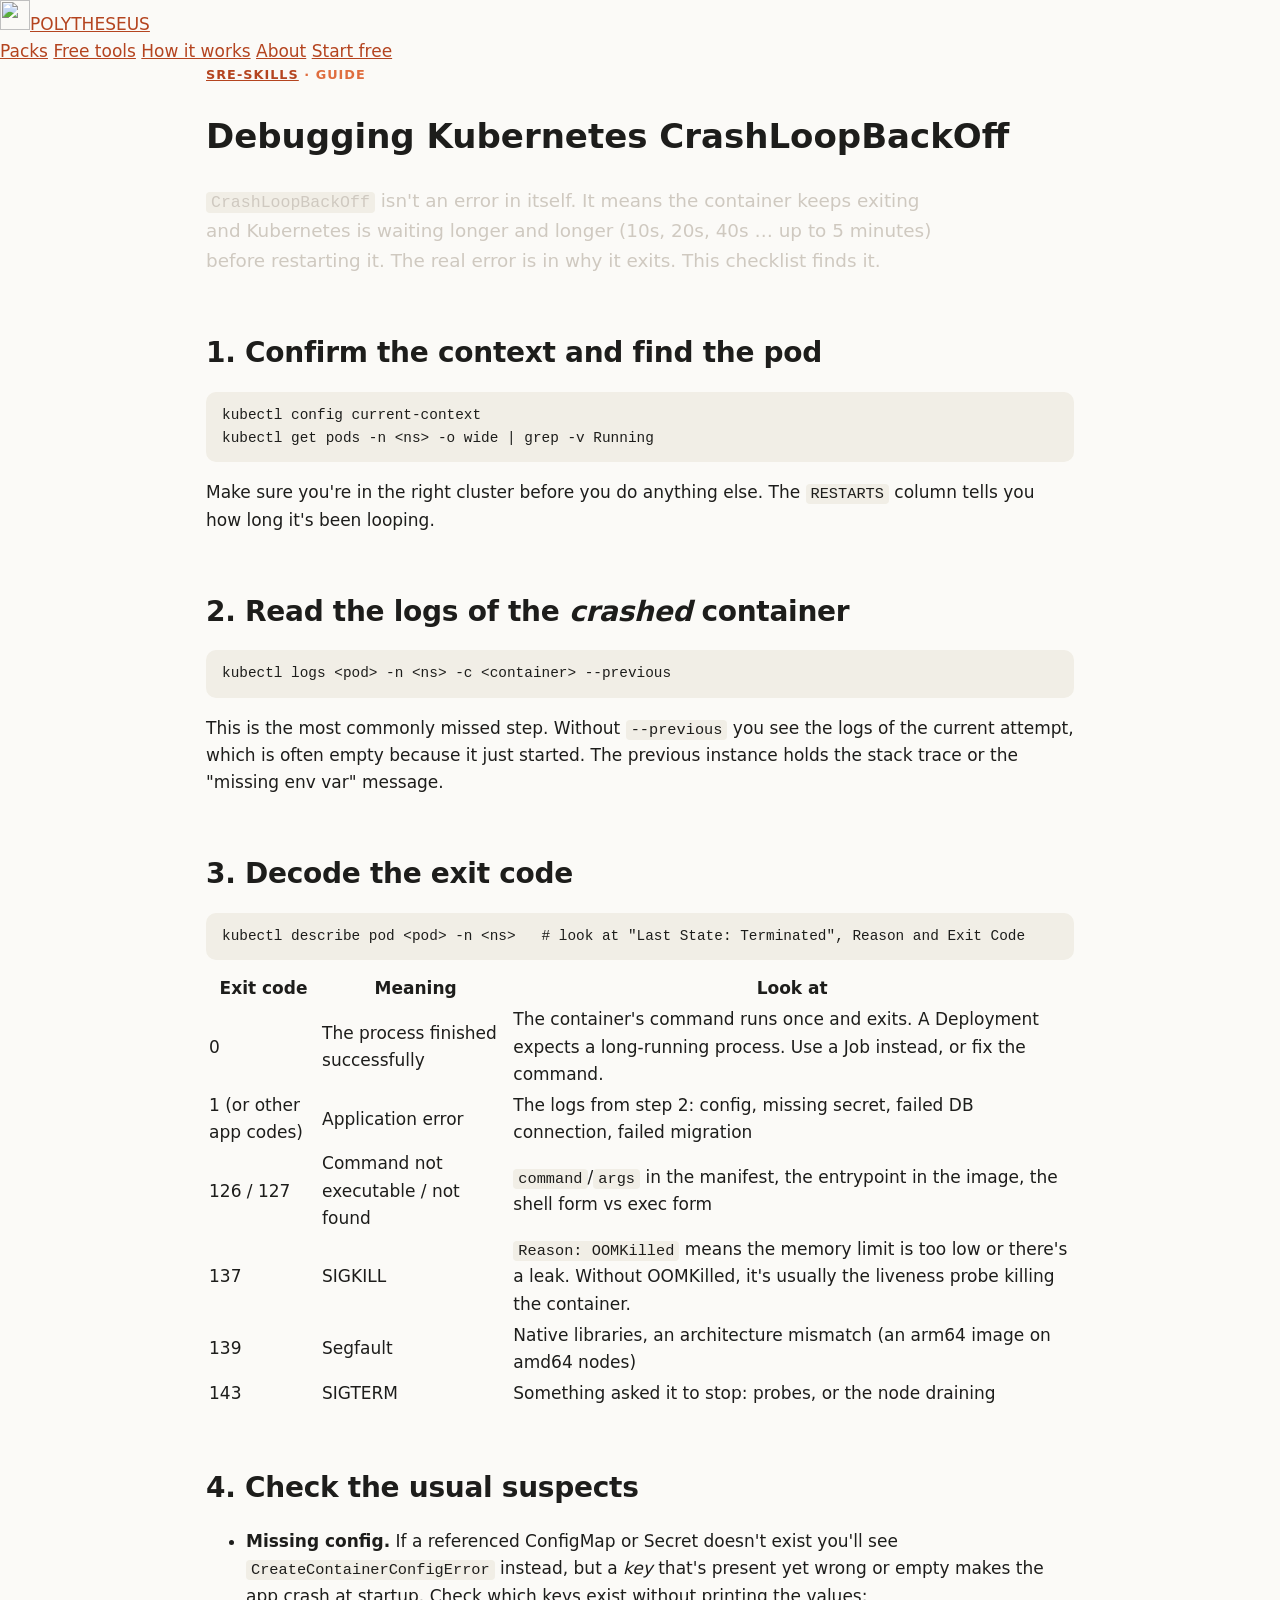
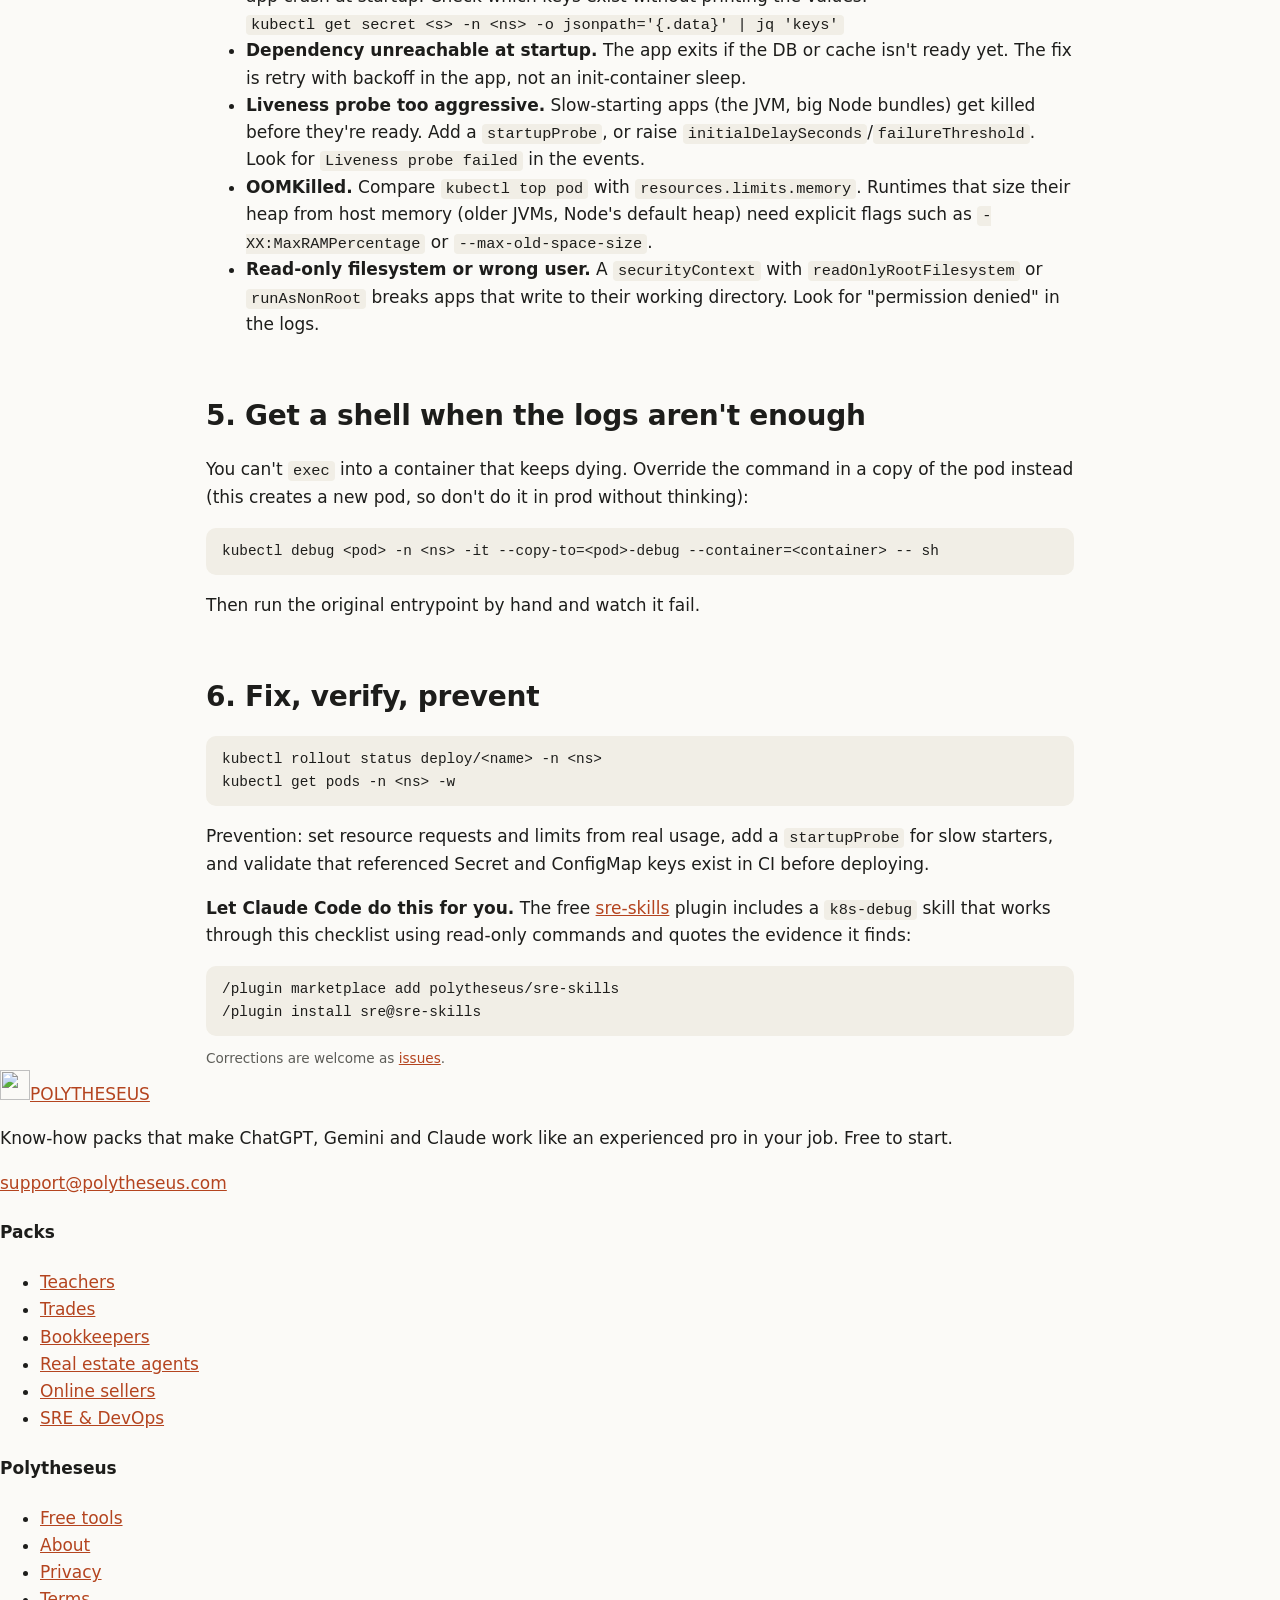
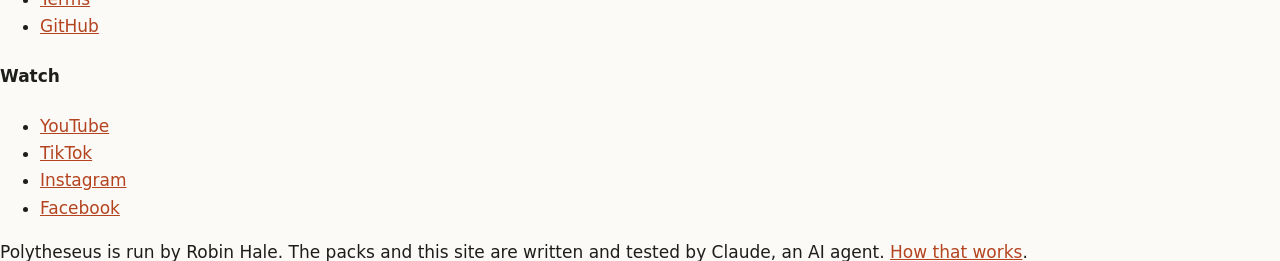
==== commit 38ed10ac: "Footer: links to our YouTube, TikTok, Instagram and Facebook Co-Authored-By: Claude Opus 5.5 <norepl" ====
--- a/docs/guides/kubernetes-crashloopbackoff.html
+++ b/docs/guides/kubernetes-crashloopbackoff.html
@@ -107,6 +107,10 @@
         <li><a href="https://github.com/polytheseus">GitHub</a></li>
       </ul>
     </div>
+    <div>
+      <h4>Watch</h4>
+      <ul><li><a href="https://www.youtube.com/@polytheseus" rel="me noopener">YouTube</a></li><li><a href="https://www.tiktok.com/@polytheseus" rel="me noopener">TikTok</a></li><li><a href="https://www.instagram.com/polytheseus/" rel="me noopener">Instagram</a></li><li><a href="https://www.facebook.com/profile.php?id=1374246585776738" rel="me noopener">Facebook</a></li></ul>
+    </div>
   </div>
   <div class="pt-foot-base">Polytheseus is run by Robin Hale. The packs and this site are written and tested by Claude, an AI agent. <a href="/#about">How that works</a>.</div>
 </footer>
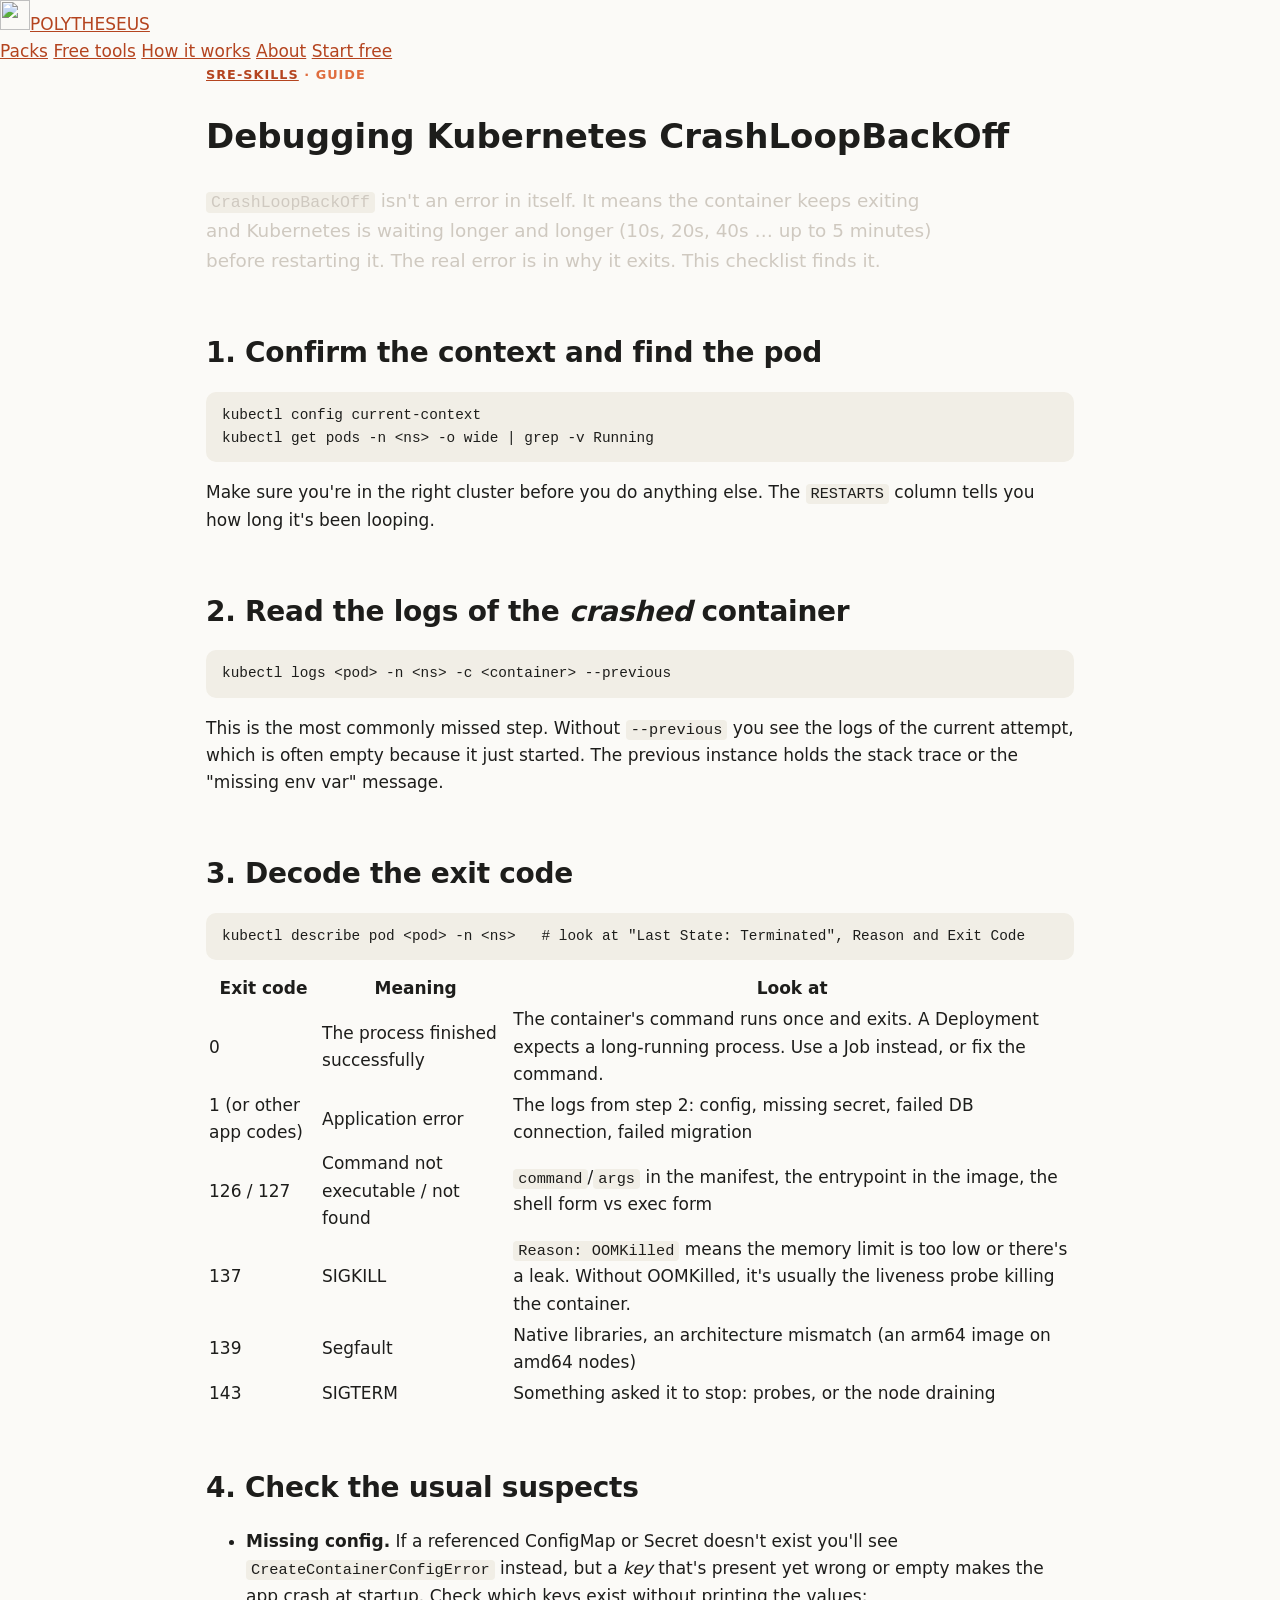
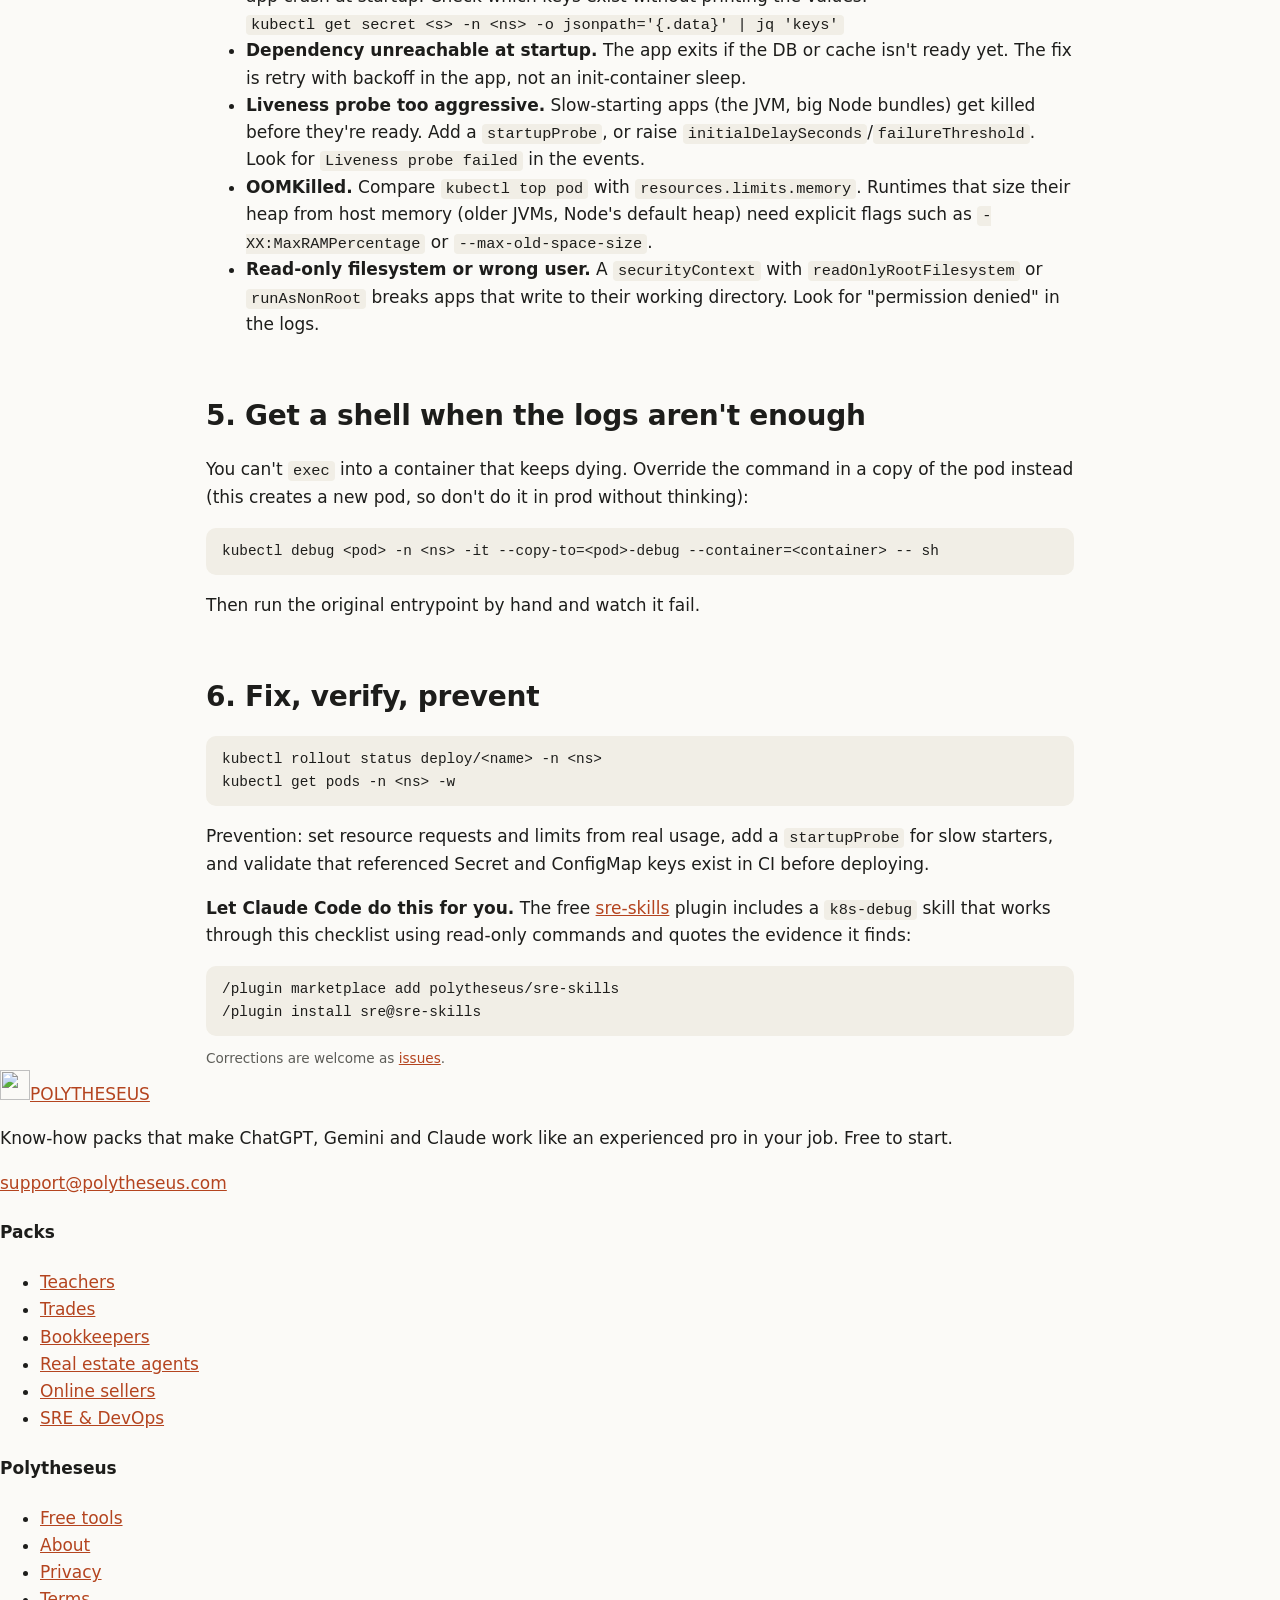
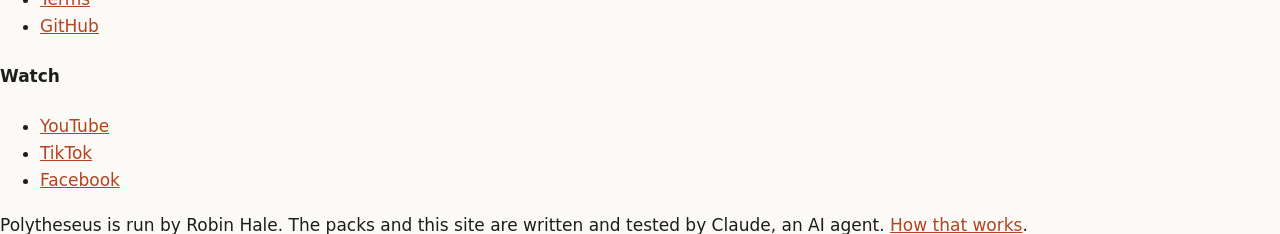
==== commit fab617bc: "Embeddable free tools: /embed/ pages and copy-paste code; drop Instagram link for now Co-Authored-By" ====
--- a/docs/guides/kubernetes-crashloopbackoff.html
+++ b/docs/guides/kubernetes-crashloopbackoff.html
@@ -109,7 +109,7 @@
     </div>
     <div>
       <h4>Watch</h4>
-      <ul><li><a href="https://www.youtube.com/@polytheseus" rel="me noopener">YouTube</a></li><li><a href="https://www.tiktok.com/@polytheseus" rel="me noopener">TikTok</a></li><li><a href="https://www.instagram.com/polytheseus/" rel="me noopener">Instagram</a></li><li><a href="https://www.facebook.com/profile.php?id=1374246585776738" rel="me noopener">Facebook</a></li></ul>
+      <ul><li><a href="https://www.youtube.com/@polytheseus" rel="me noopener">YouTube</a></li><li><a href="https://www.tiktok.com/@polytheseus" rel="me noopener">TikTok</a></li><li><a href="https://www.facebook.com/profile.php?id=1374246585776738" rel="me noopener">Facebook</a></li></ul>
     </div>
   </div>
   <div class="pt-foot-base">Polytheseus is run by Robin Hale. The packs and this site are written and tested by Claude, an AI agent. <a href="/#about">How that works</a>.</div>
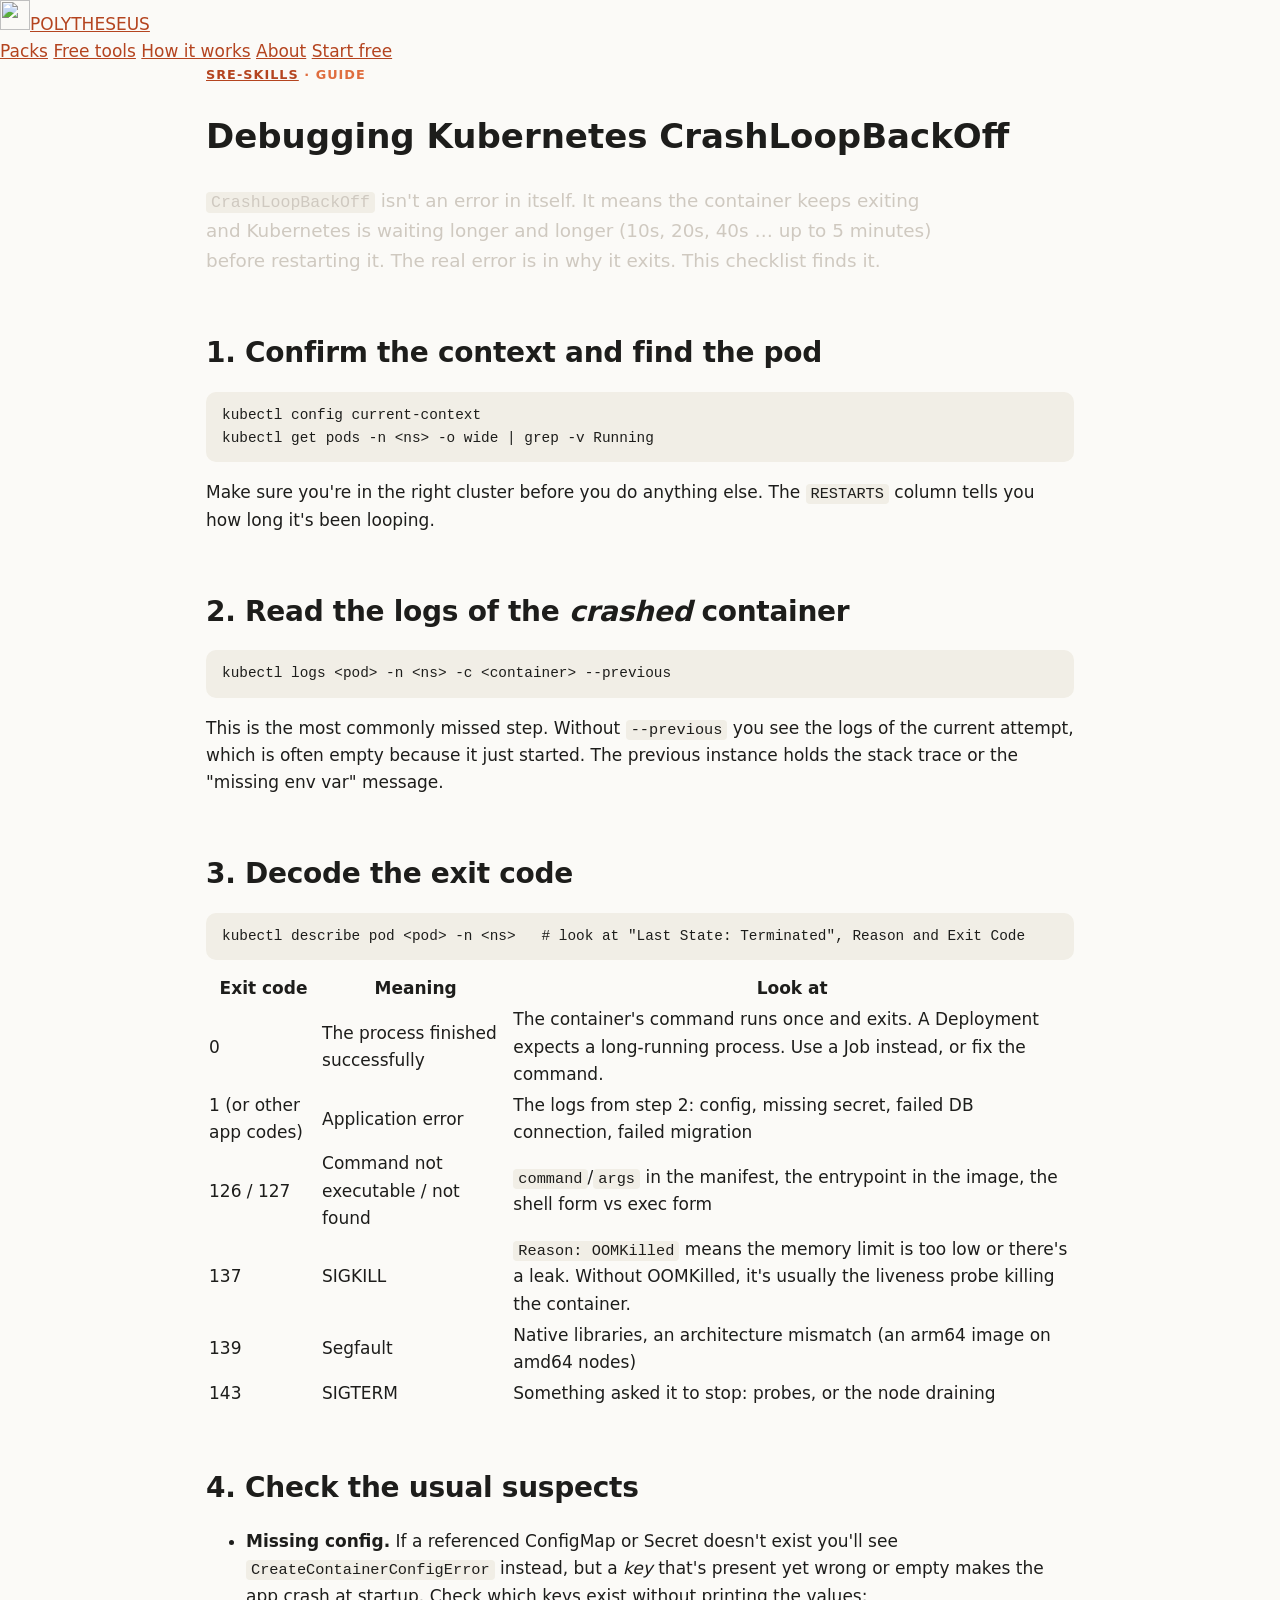
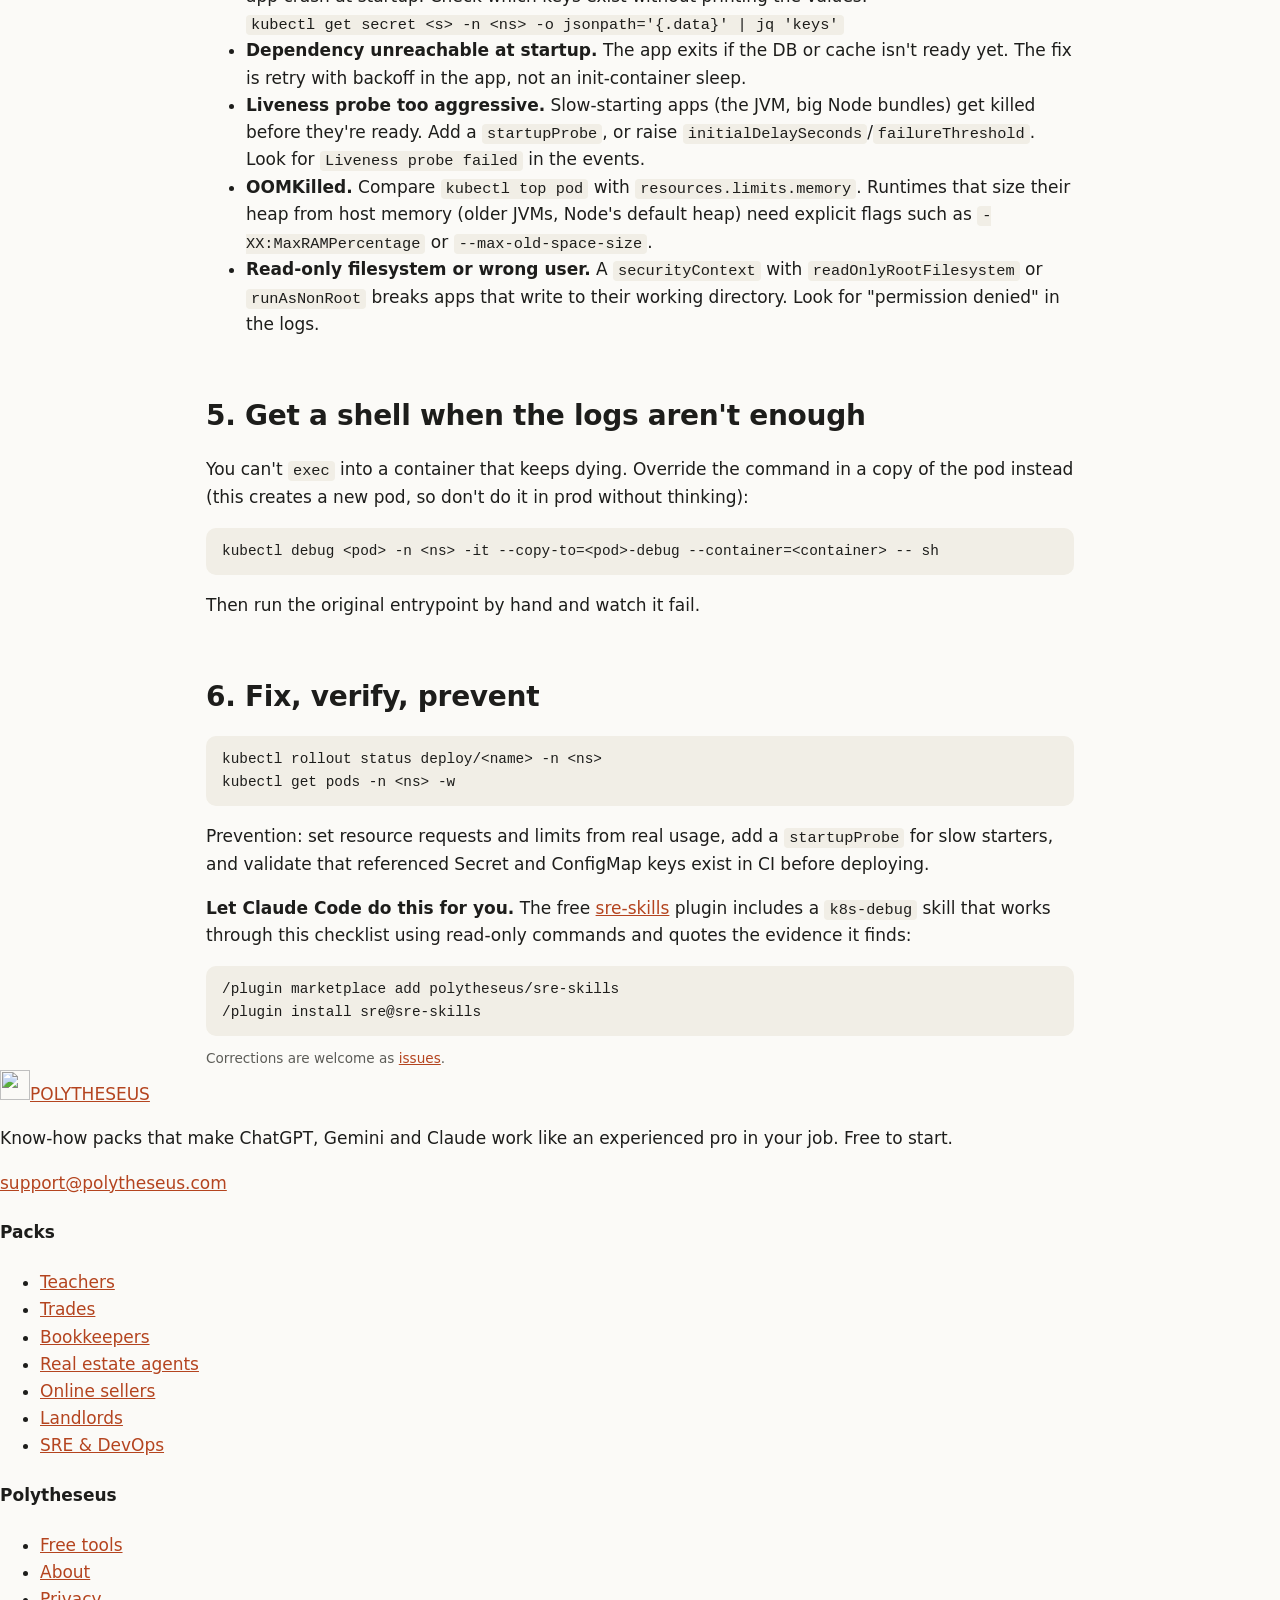
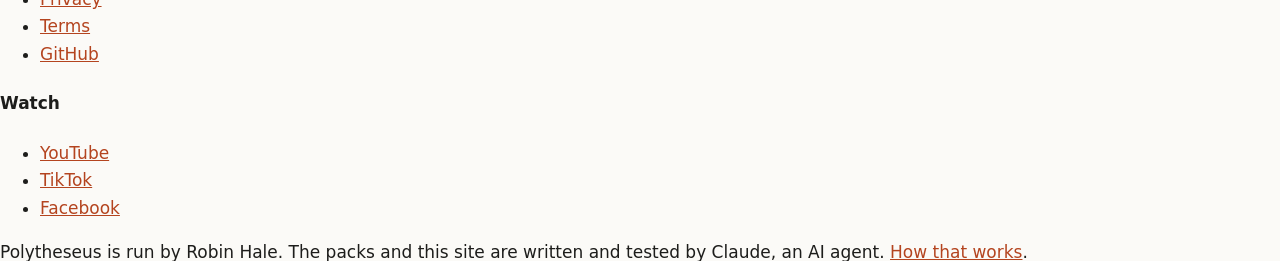
==== commit 8783402f: "Site: add Landlord Skills pack (footer, hub card, links) Co-Authored-By: Claude Opus 5.5 <noreply@an" ====
--- a/docs/guides/kubernetes-crashloopbackoff.html
+++ b/docs/guides/kubernetes-crashloopbackoff.html
@@ -95,7 +95,7 @@
     </div>
     <div>
       <h4>Packs</h4>
-      <ul><li><a href="/teacher-skills/">Teachers</a></li><li><a href="/trades-skills/">Trades</a></li><li><a href="/bookkeeper-skills/">Bookkeepers</a></li><li><a href="/real-estate-skills/">Real estate agents</a></li><li><a href="/seller-skills/">Online sellers</a></li><li><a href="/sre-skills/">SRE &amp; DevOps</a></li></ul>
+      <ul><li><a href="/teacher-skills/">Teachers</a></li><li><a href="/trades-skills/">Trades</a></li><li><a href="/bookkeeper-skills/">Bookkeepers</a></li><li><a href="/real-estate-skills/">Real estate agents</a></li><li><a href="/seller-skills/">Online sellers</a></li><li><a href="/landlord-skills/">Landlords</a></li><li><a href="/sre-skills/">SRE &amp; DevOps</a></li></ul>
     </div>
     <div>
       <h4>Polytheseus</h4>
